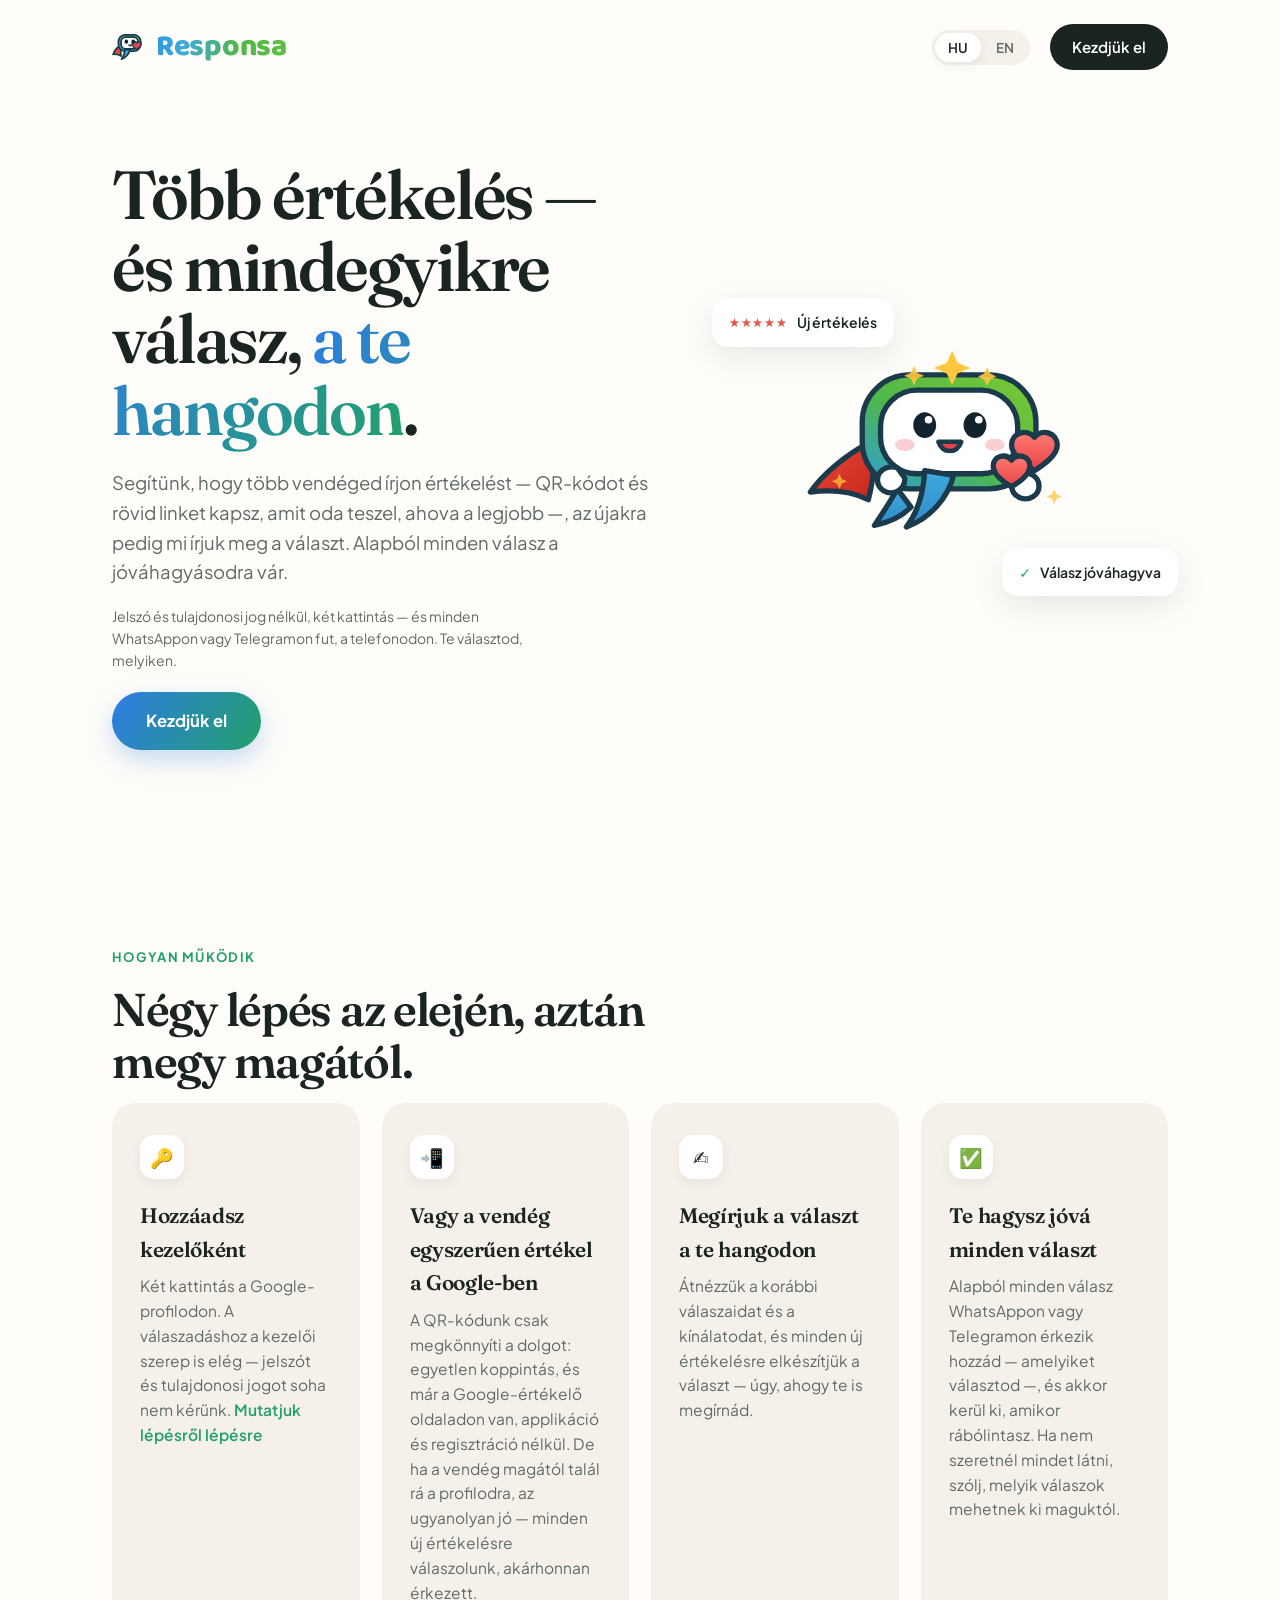
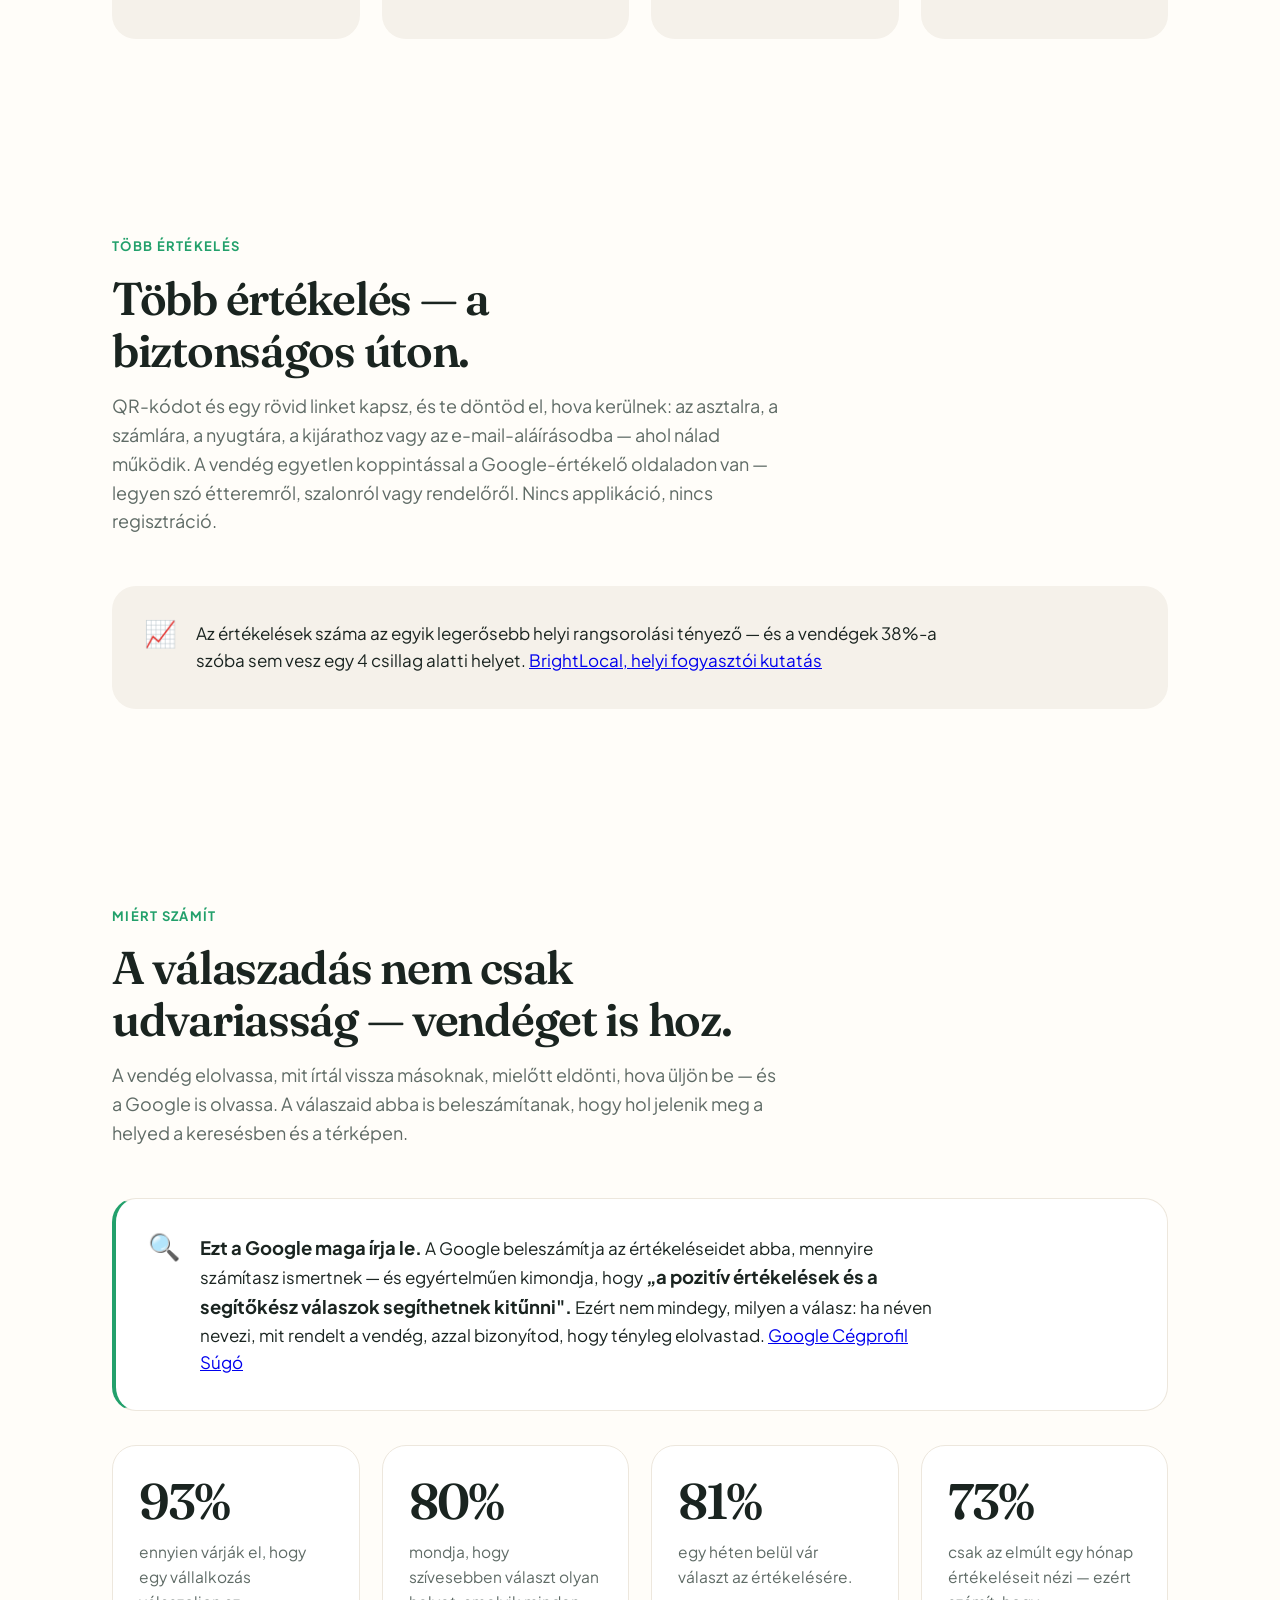
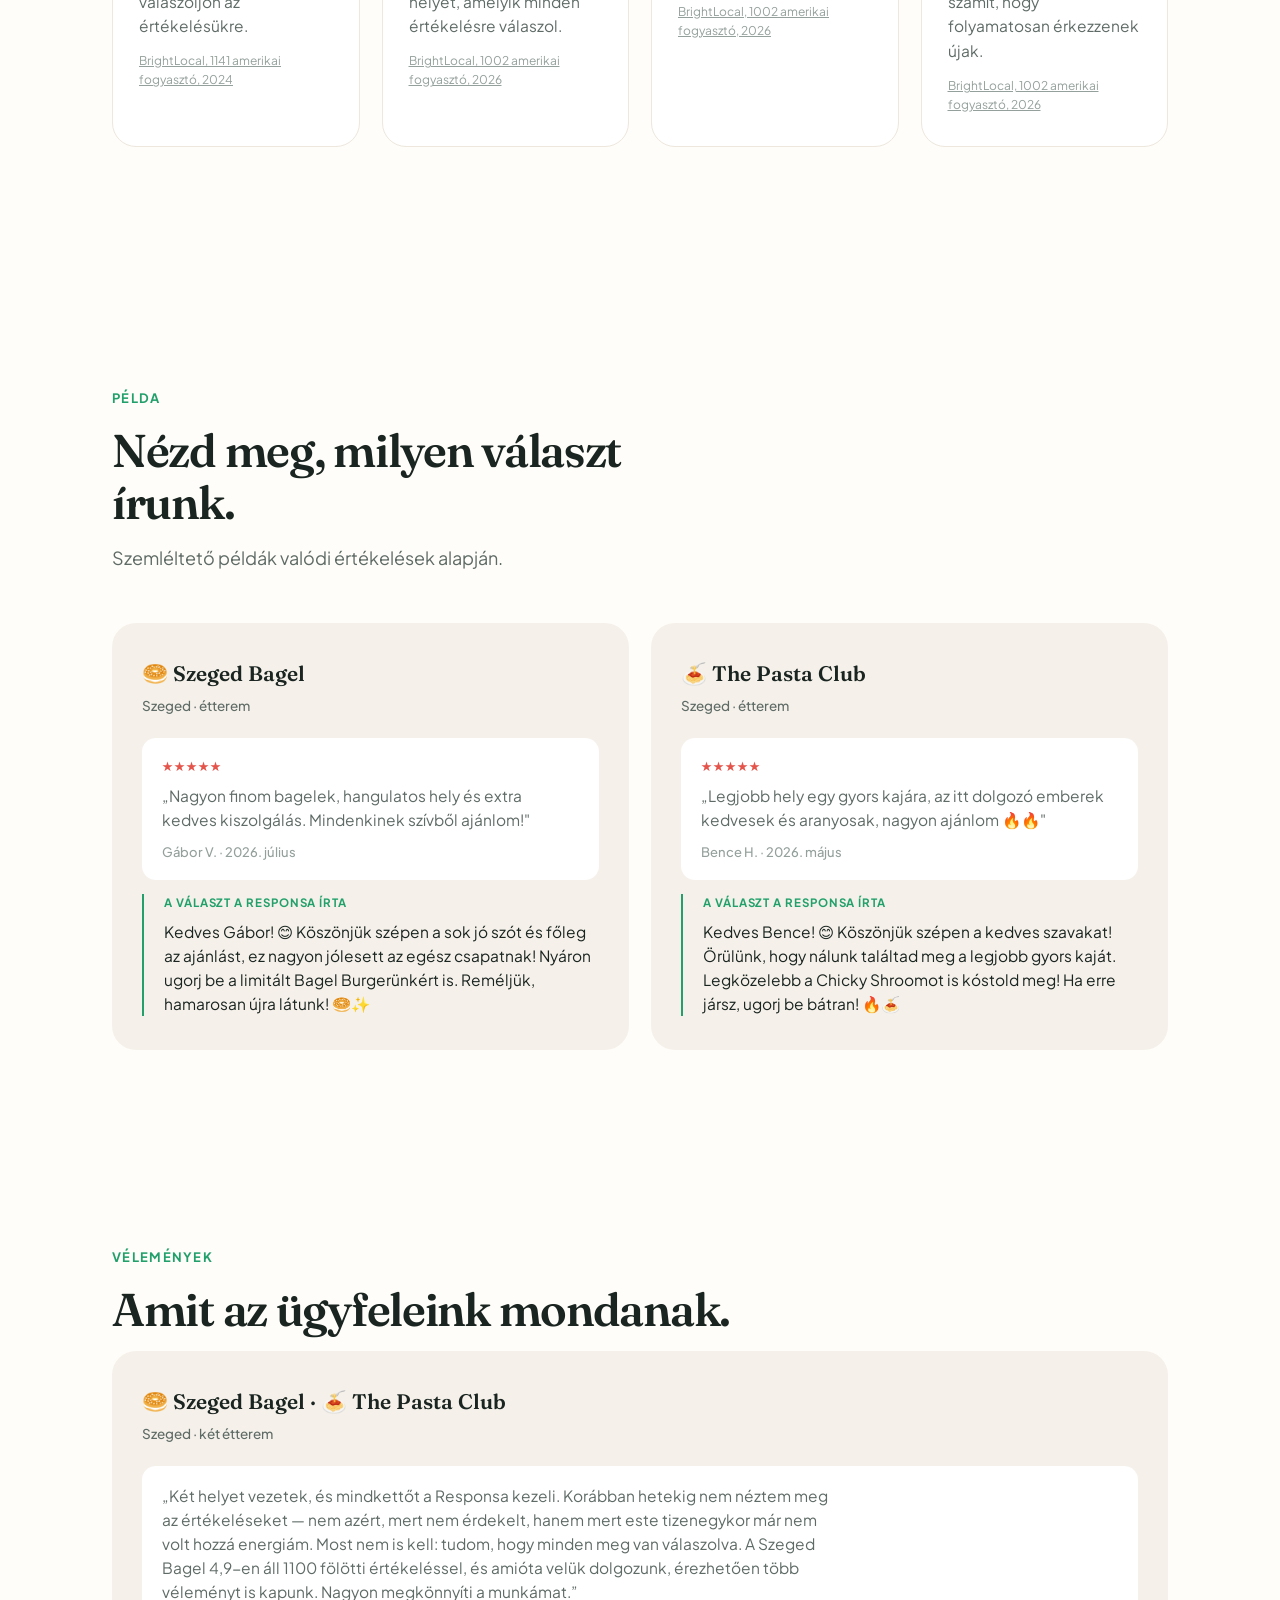
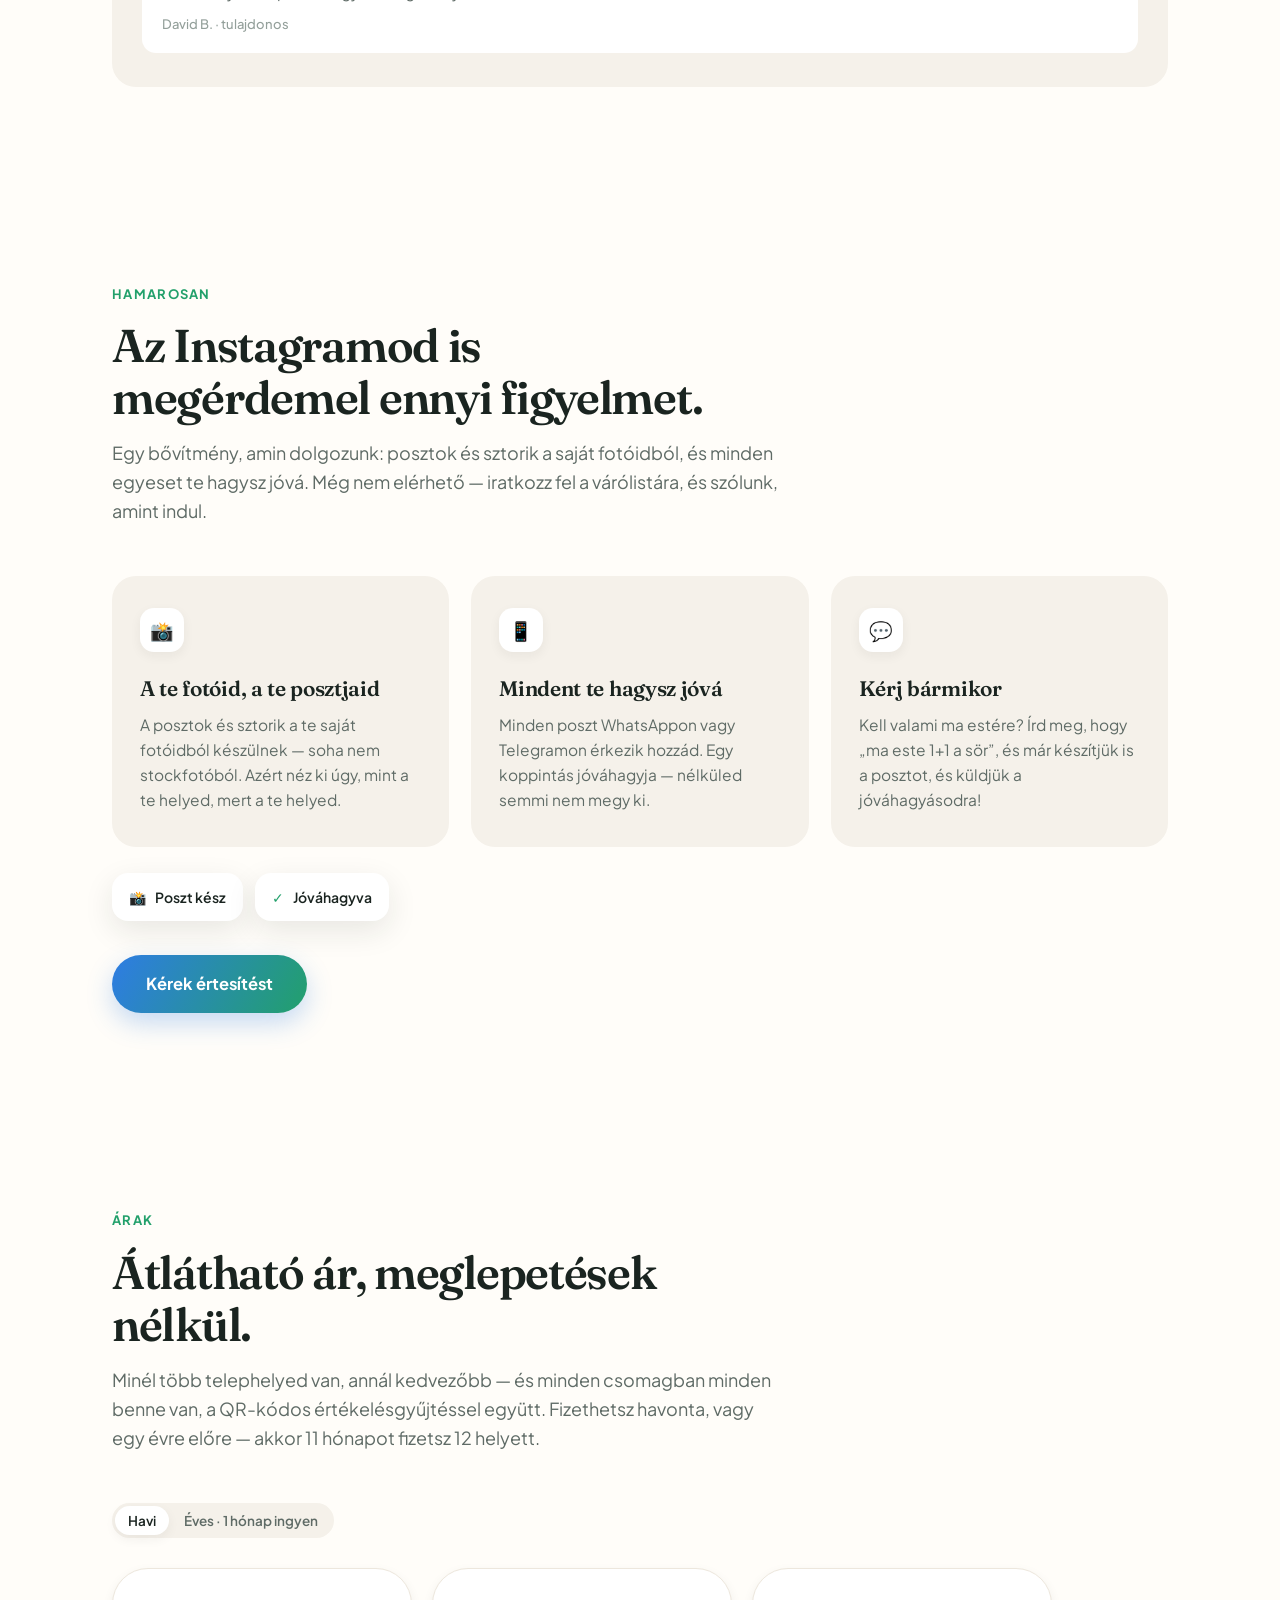
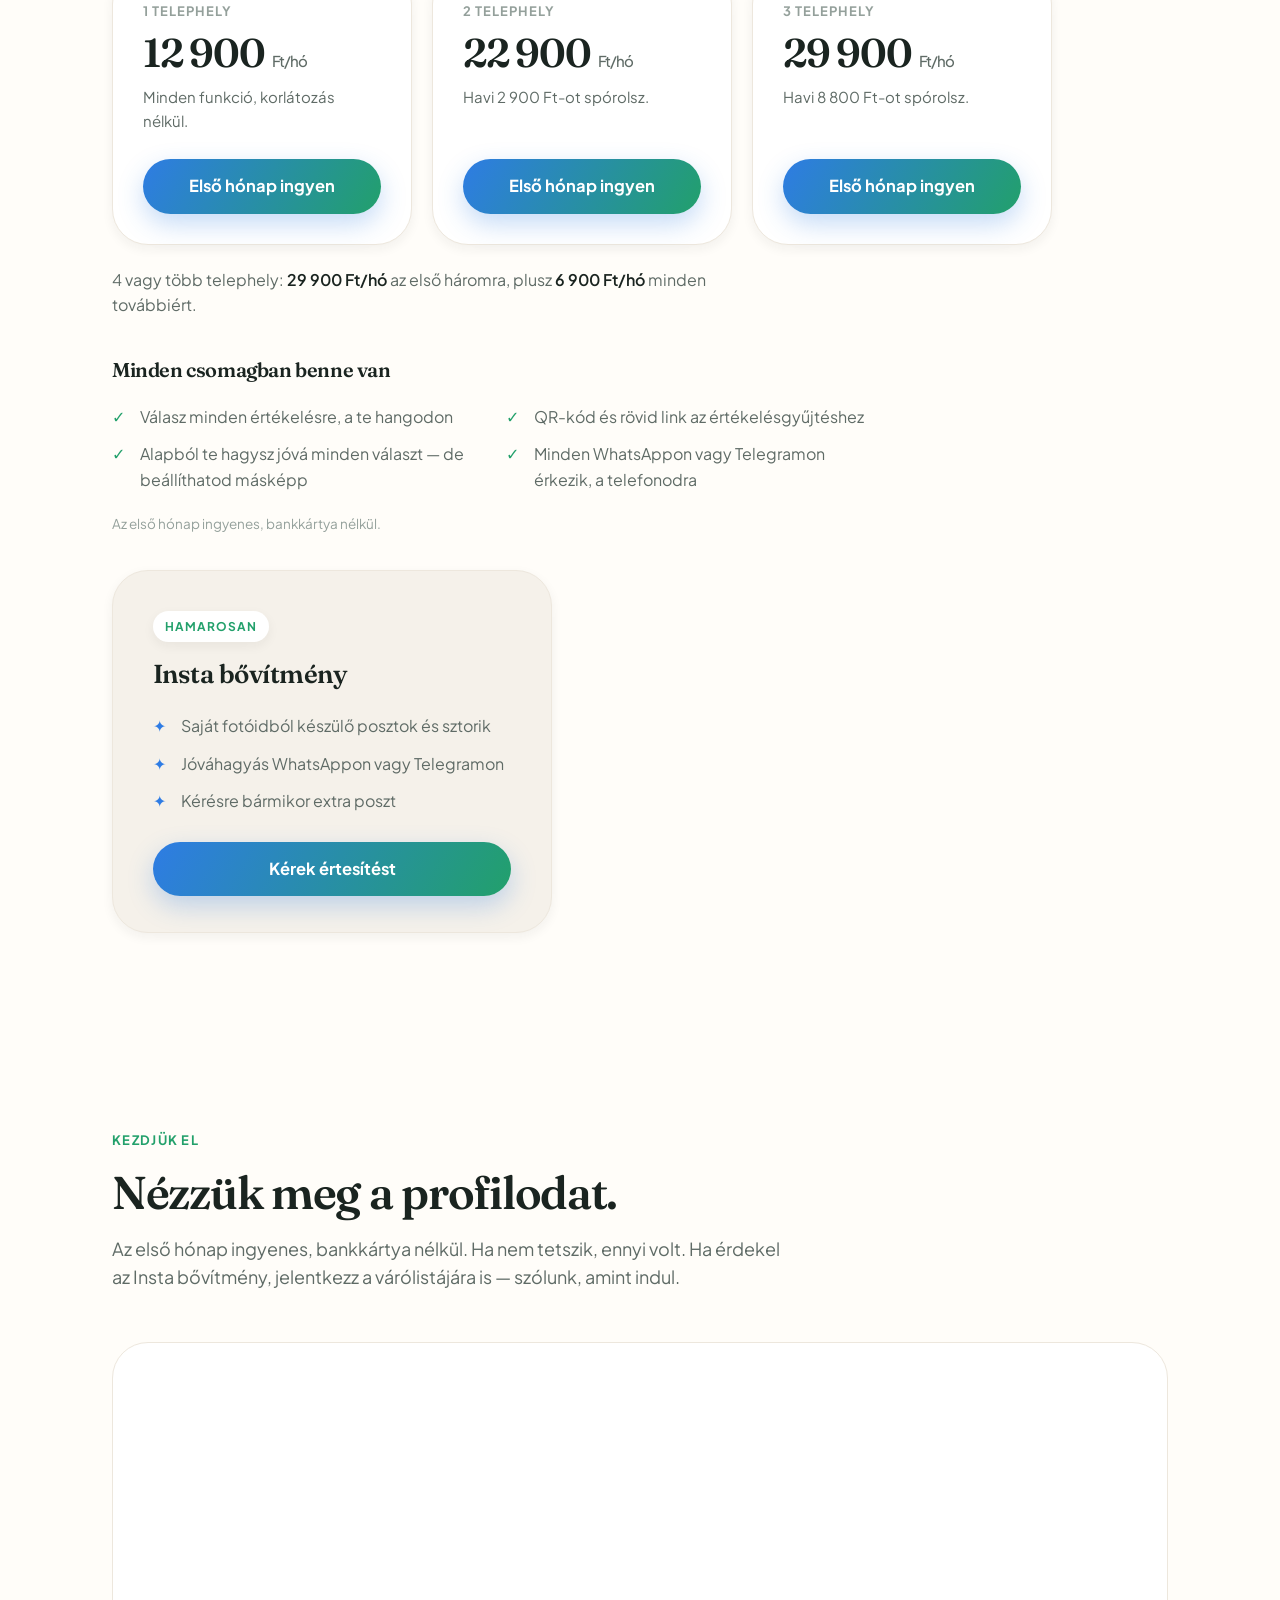
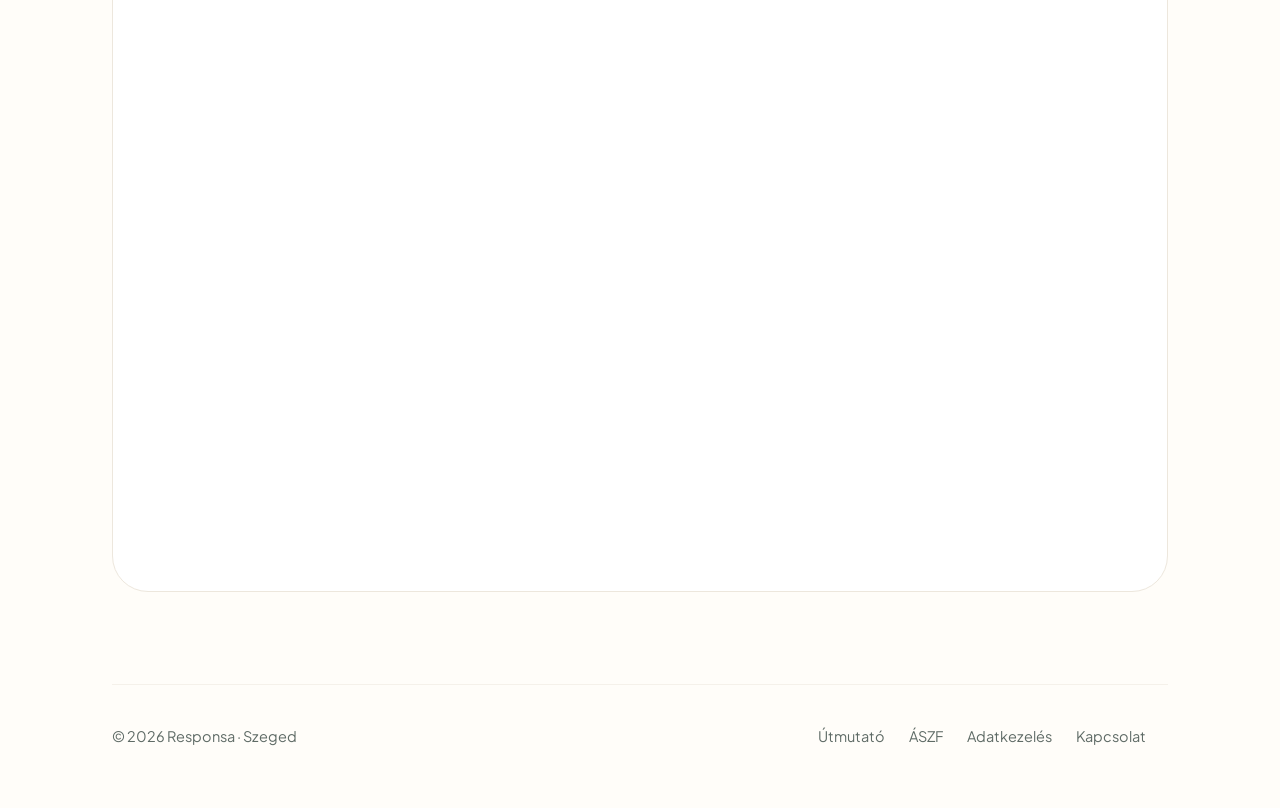
==== index.html @ df5f77f1 "feat: privacy page corrections, DPA annex page, dual-channel copy" ====
<!doctype html>
<html lang="hu">
<head>
<meta charset="utf-8">
<meta name="viewport" content="width=device-width, initial-scale=1">
<title>Responsa — több vélemény, és mindegyikre válasz a te hangodon</title>
<meta name="description" content="Segítünk, hogy a vendégeid értékelést írjanak (QR-kód és rövid link, amit oda teszel, ahova akarod), és minden új Google-értékelésre megírjuk a választ a te hangodon — alapból minden válasz a jóváhagyásodra vár.">
<link rel="canonical" href="https://responsa.responsa-site.workers.dev/">
<!-- Open Graph / social share -->
<meta property="og:type" content="website">
<meta property="og:site_name" content="Responsa">
<meta property="og:locale" content="hu_HU">
<meta property="og:locale:alternate" content="en_US">
<meta property="og:title" content="Responsa — több vélemény, és mindegyikre válasz a te hangodon">
<meta property="og:description" content="Segítünk, hogy a vendégeid értékelést írjanak (QR-kód és rövid link, amit oda teszel, ahova akarod), és minden új Google-értékelésre megírjuk a választ a te hangodon — alapból minden válasz a jóváhagyásodra vár.">
<meta property="og:url" content="https://responsa.responsa-site.workers.dev/">
<meta property="og:image" content="https://responsa.responsa-site.workers.dev/assets/logo-mascot.svg">
<meta property="og:image:type" content="image/svg+xml">
<meta property="og:image:alt" content="A Responsa kabala, egy köpenyes szövegbuborék szívekkel a kezében">
<meta name="twitter:card" content="summary">
<meta name="twitter:title" content="Responsa — több vélemény, és mindegyikre válasz a te hangodon">
<meta name="twitter:description" content="Segítünk, hogy a vendégeid értékelést írjanak (QR-kód és rövid link, amit oda teszel, ahova akarod), és minden új Google-értékelésre megírjuk a választ a te hangodon — alapból minden válasz a jóváhagyásodra vár.">
<meta name="twitter:image" content="https://responsa.responsa-site.workers.dev/assets/logo-mascot.svg">
<link rel="preconnect" href="https://fonts.googleapis.com">
<link rel="preconnect" href="https://fonts.gstatic.com" crossorigin>
<link href="https://fonts.googleapis.com/css2?family=Baloo+2:wght@700;800&family=Fraunces:opsz,wght@9..144,400;9..144,500;9..144,600&family=Plus+Jakarta+Sans:wght@400;500;600;700&display=swap" rel="stylesheet">
<link rel="icon" href="assets/logo-mark.svg" type="image/svg+xml">
<link rel="apple-touch-icon" href="assets/logo-mark.svg">
<link rel="stylesheet" href="styles.css">
</head>
<body>
<a class="skip" href="#main" data-i18n="skip">Ugrás a tartalomra</a>

<div class="wrap">

  <header class="nav">
    <a class="mark" href="/" aria-label="Responsa — főoldal">
      <img class="mark-mascot" src="assets/logo-mark.svg" alt="" width="34" height="34">
      <span class="wordmark">Responsa</span>
    </a>
    <div class="nav-r">
      <div class="langtoggle" role="group" aria-label="Nyelv">
        <button type="button" data-lang="hu" aria-pressed="true">HU</button>
        <button type="button" data-lang="en" aria-pressed="false">EN</button>
      </div>
      <a class="btn btn-dark" href="#start" data-i18n="nav.cta">Kezdjük el</a>
    </div>
  </header>

  <main id="main">

    <!-- ---------- hero ---------- -->
    <section class="hero">
      <div>
        <h1><span data-i18n="hero.h1a">Több értékelés — és mindegyikre válasz, </span><span class="grad-text" data-i18n="hero.h1b">a te hangodon</span>.</h1>
        <p class="hero-sub" data-i18n="hero.sub">Segítünk, hogy több vendéged írjon értékelést — QR-kódot és
          rövid linket kapsz, amit oda teszel, ahova a legjobb —, az újakra pedig mi írjuk meg a választ.
          Alapból minden válasz a jóváhagyásodra vár.</p>
        <p class="hero-mini" data-i18n="hero.mini">Jelszó és tulajdonosi jog nélkül, két kattintás — és
          minden WhatsAppon vagy Telegramon fut, a telefonodon. Te választod, melyiken.</p>
        <a class="btn btn-grad" href="#start" data-i18n="hero.cta">Kezdjük el</a>
      </div>

      <div class="art">
        <img class="hero-mascot" src="assets/logo-mascot.svg" width="420" height="300"
             alt="A Responsa kabala, egy köpenyes szövegbuborék szívekkel a kezében">
        <div class="chip chip-1"><span class="stars">★★★★★</span><span data-i18n="chip.new">Új értékelés</span></div>
        <div class="chip chip-2"><span class="tick">✓</span><span data-i18n="chip.ok">Válasz jóváhagyva</span></div>
      </div>
    </section>

    <!-- ---------- how it works ---------- -->
    <section class="section">
      <p class="eyebrow" data-i18n="how.eyebrow">Hogyan működik</p>
      <h2 data-i18n="how.h2">Négy lépés az elején, aztán megy magától.</h2>
      <div class="steps">
        <div class="step">
          <div class="step-ic" aria-hidden="true">🔑</div>
          <h3 data-i18n="how.s1.h">Hozzáadsz kezelőként</h3>
          <p><span data-i18n="how.s1.p">Két kattintás a Google-profilodon. A válaszadáshoz a kezelői szerep
            is elég — jelszót és tulajdonosi jogot soha nem kérünk.</span>
            <a href="guide.html" data-i18n="how.s1.link">Mutatjuk lépésről lépésre</a></p>
        </div>
        <div class="step">
          <div class="step-ic" aria-hidden="true">📲</div>
          <h3 data-i18n="how.s2.h">Vagy a vendég egyszerűen értékel a Google-ben</h3>
          <p data-i18n="how.s2.p">A QR-kódunk csak megkönnyíti a dolgot: egyetlen koppintás, és már a
            Google-értékelő oldaladon van, applikáció és regisztráció nélkül. De ha a vendég magától talál
            rá a profilodra, az ugyanolyan jó — minden új értékelésre válaszolunk, akárhonnan érkezett.</p>
        </div>
        <div class="step">
          <div class="step-ic" aria-hidden="true">✍️</div>
          <h3 data-i18n="how.s3.h">Megírjuk a választ a te hangodon</h3>
          <p data-i18n="how.s3.p">Átnézzük a korábbi válaszaidat és a kínálatodat, és minden új értékelésre
            elkészítjük a választ — úgy, ahogy te is megírnád.</p>
        </div>
        <div class="step">
          <div class="step-ic" aria-hidden="true">✅</div>
          <h3 data-i18n="how.s4.h">Te hagysz jóvá minden választ</h3>
          <p data-i18n="how.s4.p">Alapból minden válasz WhatsAppon vagy Telegramon érkezik hozzád — amelyiket
            választod —, és akkor kerül ki, amikor rábólintasz. Ha nem szeretnél mindet látni, szólj,
            melyik válaszok mehetnek ki maguktól.</p>
        </div>
      </div>
    </section>

    <!-- ---------- grow your reviews (the safe way) ---------- -->
    <section class="section">
      <p class="eyebrow" data-i18n="grow.eyebrow">Több értékelés</p>
      <h2 data-i18n="grow.h2">Több értékelés — a biztonságos úton.</h2>
      <p class="lede" data-i18n="grow.lede">QR-kódot és egy rövid linket kapsz, és te döntöd el, hova
        kerülnek: az asztalra, a számlára, a nyugtára, a kijárathoz vagy az e-mail-aláírásodba — ahol
        nálad működik. A vendég egyetlen koppintással a Google-értékelő oldaladon van — legyen szó
        étteremről, szalonról vagy rendelőről. Nincs applikáció, nincs regisztráció.</p>

      <div class="callout">
        <span class="callout-ic" aria-hidden="true">📈</span>
        <p><span data-i18n="grow.why">Az értékelések száma az egyik legerősebb helyi rangsorolási tényező —
          és a vendégek 38%-a szóba sem vesz egy 4 csillag alatti helyet.</span>
          <a href="https://www.brightlocal.com/research/local-consumer-review-survey/"
             rel="nofollow noopener" target="_blank" data-i18n="grow.src">BrightLocal, helyi fogyasztói kutatás</a></p>
      </div>
    </section>

    <!-- ---------- why it matters ---------- -->
    <section class="section">
      <p class="eyebrow" data-i18n="why.eyebrow">Miért számít</p>
      <h2 data-i18n="why.h2">A válaszadás nem csak udvariasság — vendéget is hoz.</h2>
      <p class="lede" data-i18n="why.lede">A vendég elolvassa, mit írtál vissza másoknak, mielőtt eldönti,
        hova üljön be — és a Google is olvassa. A válaszaid abba is beleszámítanak, hogy hol jelenik meg a
        helyed a keresésben és a térképen.</p>

      <div class="callout callout-lead">
        <span class="callout-ic" aria-hidden="true">🔍</span>
        <p><strong data-i18n="why.callout0">Ezt a Google maga írja le.</strong>
          <span data-i18n="why.callout1"> A Google beleszámítja az értékeléseidet abba, mennyire számítasz
          ismertnek — és egyértelműen kimondja, hogy</span>
          <strong data-i18n="why.callout2"> „a pozitív értékelések és a segítőkész válaszok segíthetnek kitűnni".</strong>
          <span data-i18n="why.callout3"> Ezért nem mindegy, milyen a válasz: ha néven nevezi, mit rendelt a
          vendég, azzal bizonyítod, hogy tényleg elolvastad.</span>
          <a href="https://support.google.com/business/answer/7091" rel="nofollow noopener"
             target="_blank" data-i18n="why.calloutsrc">Google Cégprofil Súgó</a></p>
      </div>

      <div class="stats">
        <div class="stat">
          <div class="stat-big">93%</div>
          <p data-i18n="why.st1">ennyien várják el, hogy egy vállalkozás válaszoljon az értékelésükre.</p>
          <p class="src"><a href="https://www.brightlocal.com/research/local-consumer-review-survey-2024/"
             rel="nofollow noopener" target="_blank" data-i18n="why.src1">BrightLocal, 1141 amerikai fogyasztó, 2024</a></p>
        </div>
        <div class="stat">
          <div class="stat-big">80%</div>
          <p data-i18n="why.st2">mondja, hogy szívesebben választ olyan helyet, amelyik minden értékelésre válaszol.</p>
          <p class="src"><a href="https://www.brightlocal.com/research/local-consumer-review-survey/"
             rel="nofollow noopener" target="_blank" data-i18n="why.src2">BrightLocal, 1002 amerikai fogyasztó, 2026</a></p>
        </div>
        <div class="stat">
          <div class="stat-big">81%</div>
          <p data-i18n="why.st3">egy héten belül vár választ az értékelésére.</p>
          <p class="src"><a href="https://www.brightlocal.com/research/local-consumer-review-survey/"
             rel="nofollow noopener" target="_blank" data-i18n="why.src2">BrightLocal, 1002 amerikai fogyasztó, 2026</a></p>
        </div>
        <div class="stat">
          <div class="stat-big">73%</div>
          <p data-i18n="why.st4">csak az elmúlt egy hónap értékeléseit nézi — ezért számít, hogy folyamatosan érkezzenek újak.</p>
          <p class="src"><a href="https://www.brightlocal.com/research/local-consumer-review-survey/"
             rel="nofollow noopener" target="_blank" data-i18n="why.src4">BrightLocal, 1002 amerikai fogyasztó, 2026</a></p>
        </div>
      </div>
    </section>

    <!-- ---------- example replies (illustrations) ---------- -->
    <section class="section">
      <p class="eyebrow" data-i18n="proof.eyebrow">Példa</p>
      <h2 data-i18n="proof.h2">Nézd meg, milyen választ írunk.</h2>
      <p class="lede" data-i18n="proof.note">Szemléltető példák valódi értékelések alapján.</p>
      <div class="proof">
        <div class="pc">
          <div class="pc-biz">🥯 Szeged Bagel</div>
          <div class="pc-loc" data-i18n="proof.p1.loc">Szeged · étterem</div>
          <div class="pc-review">
            <span class="stars">★★★★★</span>
            <p data-i18n="proof.p1.review">„Nagyon finom bagelek, hangulatos hely és extra kedves
              kiszolgálás. Mindenkinek szívből ajánlom!"</p>
            <p class="pc-who" data-i18n="proof.p1.who">Gábor V. · 2026. július</p>
          </div>
          <div class="pc-reply">
            <div class="lbl" data-i18n="proof.replylabel">A választ a Responsa írta</div>
            <p data-i18n="proof.p1.reply">Kedves Gábor! 😊 Köszönjük szépen a sok jó szót és főleg az
              ajánlást, ez nagyon jólesett az egész csapatnak! Nyáron ugorj be a limitált Bagel Burgerünkért
              is. Reméljük, hamarosan újra látunk! 🥯✨</p>
          </div>
        </div>
        <div class="pc">
          <div class="pc-biz">🍝 The Pasta Club</div>
          <div class="pc-loc" data-i18n="proof.p2.loc">Szeged · étterem</div>
          <div class="pc-review">
            <span class="stars">★★★★★</span>
            <p data-i18n="proof.p2.review">„Legjobb hely egy gyors kajára, az itt dolgozó emberek kedvesek
              és aranyosak, nagyon ajánlom 🔥🔥"</p>
            <p class="pc-who" data-i18n="proof.p2.who">Bence H. · 2026. május</p>
          </div>
          <div class="pc-reply">
            <div class="lbl" data-i18n="proof.replylabel">A választ a Responsa írta</div>
            <p data-i18n="proof.p2.reply">Kedves Bence! 😊 Köszönjük szépen a kedves szavakat! Örülünk, hogy
              nálunk találtad meg a legjobb gyors kaját. Legközelebb a Chicky Shroomot is kóstold meg! Ha
              erre jársz, ugorj be bátran! 🔥🍝</p>
          </div>
        </div>
      </div>
    </section>

    <!-- ---------- testimonials ---------- -->
    <section class="section">
      <p class="eyebrow" data-i18n="testi.eyebrow">Vélemények</p>
      <h2 data-i18n="testi.h2">Amit az ügyfeleink mondanak.</h2>
      <div class="pc testi-card">
        <div class="pc-biz">🥯 Szeged Bagel · 🍝 The Pasta Club</div>
        <div class="pc-loc" data-i18n="testi.loc">Szeged · két étterem</div>
        <div class="pc-review">
          <p data-i18n="testi.quote">„Két helyet vezetek, és mindkettőt a Responsa kezeli. Korábban hetekig
            nem néztem meg az értékeléseket — nem azért, mert nem érdekelt, hanem mert este tizenegykor már
            nem volt hozzá energiám. Most nem is kell: tudom, hogy minden meg van válaszolva. A Szeged Bagel
            4,9-en áll 1100 fölötti értékeléssel, és amióta velük dolgozunk, érezhetően több véleményt is
            kapunk. Nagyon megkönnyíti a munkámat.”</p>
          <p class="pc-who" data-i18n="testi.who">David B. · tulajdonos</p>
        </div>
      </div>
    </section>

    <!-- ---------- Instagram add-on (coming soon) ---------- -->
    <section class="section">
      <p class="eyebrow" data-i18n="addon.eyebrow">Hamarosan</p>
      <h2 data-i18n="addon.h2">Az Instagramod is megérdemel ennyi figyelmet.</h2>
      <p class="lede" data-i18n="addon.lede">Egy bővítmény, amin dolgozunk: posztok és sztorik a saját
        fotóidból, és minden egyeset te hagysz jóvá. Még nem elérhető — iratkozz fel a várólistára, és
        szólunk, amint indul.</p>
      <div class="steps steps-3">
        <div class="step">
          <div class="step-ic" aria-hidden="true">📸</div>
          <h3 data-i18n="addon.s1.h">A te fotóid, a te posztjaid</h3>
          <p data-i18n="addon.s1.p">A posztok és sztorik a te saját fotóidból készülnek — soha nem
            stockfotóból. Azért néz ki úgy, mint a te helyed, mert a te helyed.</p>
        </div>
        <div class="step">
          <div class="step-ic" aria-hidden="true">📱</div>
          <h3 data-i18n="addon.s2.h">Mindent te hagysz jóvá</h3>
          <p data-i18n="addon.s2.p">Minden poszt WhatsAppon vagy Telegramon érkezik hozzád. Egy koppintás
            jóváhagyja — nélküled semmi nem megy ki.</p>
        </div>
        <div class="step">
          <div class="step-ic" aria-hidden="true">💬</div>
          <h3 data-i18n="addon.s3.h">Kérj bármikor</h3>
          <p data-i18n="addon.s3.p">Kell valami ma estére? Írd meg, hogy „ma este 1+1 a sör”, és már
            készítjük is a posztot, és küldjük a jóváhagyásodra!</p>
        </div>
      </div>
      <div class="chips-row">
        <div class="chip"><span aria-hidden="true">📸</span><span data-i18n="addon.chip1">Poszt kész</span></div>
        <div class="chip"><span class="tick" aria-hidden="true">✓</span><span data-i18n="addon.chip2">Jóváhagyva</span></div>
      </div>
      <a class="btn btn-grad" href="#start" data-i18n="addon.cta">Kérek értesítést</a>
    </section>

    <!-- ---------- pricing ---------- -->
    <!-- data-price-period drives the monthly/yearly swap: CSS hides .per-m or .per-y.
         Both variants stay in the DOM so the language toggle can translate each one. -->
    <section class="section" data-price-period="monthly">
      <p class="eyebrow" data-i18n="price.eyebrow">Árak</p>
      <h2 data-i18n="price.h2">Átlátható ár, meglepetések nélkül.</h2>
      <p class="lede" data-i18n="price.lede">Minél több telephelyed van, annál kedvezőbb — és minden
        csomagban minden benne van, a QR-kódos értékelésgyűjtéssel együtt. Fizethetsz havonta, vagy egy
        évre előre — akkor 11 hónapot fizetsz 12 helyett.</p>

      <div class="pertoggle" role="group" aria-label="Fizetési ciklus">
        <button type="button" data-period="monthly" aria-pressed="true"
                data-i18n="price.per.m">Havi</button>
        <button type="button" data-period="yearly" aria-pressed="false"
                data-i18n="price.per.y">Éves · 1 hónap ingyen</button>
      </div>

      <div class="price-tiers">
        <div class="tier">
          <div class="tier-n" data-i18n="price.t1.n">1 telephely</div>
          <div class="tier-price">
            <span class="per-m" data-i18n="price.t1.amount">12 900 <small>Ft/hó</small></span>
            <span class="per-y" data-i18n="price.t1.yamount">141 900 <small>Ft/év</small></span>
          </div>
          <p class="tier-save">
            <span class="per-m" data-i18n="price.t1.save">Minden funkció, korlátozás nélkül.</span>
            <span class="per-y" data-i18n="price.t1.ysave">11 hónapot fizetsz 12 helyett — évi 12 900 Ft-tal
              kevesebbet.</span>
          </p>
          <p class="tier-foot per-y" data-i18n="price.t1.yfirst">Az első évben csak 129 000 Ft, mert az
            ingyenes hónap is beleszámít.</p>
          <a class="btn btn-grad" href="#start" data-i18n="price.cta">Első hónap ingyen</a>
        </div>

        <div class="tier">
          <div class="tier-n" data-i18n="price.t2.n">2 telephely</div>
          <div class="tier-price">
            <span class="per-m" data-i18n="price.t2.amount">22 900 <small>Ft/hó</small></span>
            <span class="per-y" data-i18n="price.t2.yamount">251 900 <small>Ft/év</small></span>
          </div>
          <p class="tier-save">
            <span class="per-m" data-i18n="price.t2.save">Havi 2 900 Ft-ot spórolsz.</span>
            <span class="per-y" data-i18n="price.t2.ysave">11 hónapot fizetsz 12 helyett — évi 22 900 Ft-tal
              kevesebbet.</span>
          </p>
          <p class="tier-foot per-y" data-i18n="price.t2.yfirst">Az első évben csak 229 000 Ft, mert az
            ingyenes hónap is beleszámít.</p>
          <a class="btn btn-grad" href="#start" data-i18n="price.cta">Első hónap ingyen</a>
        </div>

        <div class="tier">
          <div class="tier-n" data-i18n="price.t3.n">3 telephely</div>
          <div class="tier-price">
            <span class="per-m" data-i18n="price.t3.amount">29 900 <small>Ft/hó</small></span>
            <span class="per-y" data-i18n="price.t3.yamount">328 900 <small>Ft/év</small></span>
          </div>
          <p class="tier-save">
            <span class="per-m" data-i18n="price.t3.save">Havi 8 800 Ft-ot spórolsz.</span>
            <span class="per-y" data-i18n="price.t3.ysave">11 hónapot fizetsz 12 helyett — évi 29 900 Ft-tal
              kevesebbet.</span>
          </p>
          <p class="tier-foot per-y" data-i18n="price.t3.yfirst">Az első évben csak 299 000 Ft, mert az
            ingyenes hónap is beleszámít.</p>
          <a class="btn btn-grad" href="#start" data-i18n="price.cta">Első hónap ingyen</a>
        </div>
      </div>

      <p class="price-extra per-m" data-i18n="price.extra">4 vagy több telephely: <strong>29 900 Ft/hó</strong>
        az első háromra, plusz <strong>6 900 Ft/hó</strong> minden továbbiért.</p>
      <p class="price-extra per-y" data-i18n="price.extra.y">4 vagy több telephely:
        <strong>328 900 Ft/év</strong> az első háromra, plusz <strong>75 900 Ft/év</strong> minden
        továbbiért.</p>

      <div class="price-incl">
        <h3 data-i18n="price.incl">Minden csomagban benne van</h3>
        <ul>
          <li data-i18n="price.f1">Válasz minden értékelésre, a te hangodon</li>
          <li data-i18n="price.f2">QR-kód és rövid link az értékelésgyűjtéshez</li>
          <li data-i18n="price.f4">Alapból te hagysz jóvá minden választ — de beállíthatod másképp</li>
          <li data-i18n="price.f5">Minden WhatsAppon vagy Telegramon érkezik, a telefonodra</li>
        </ul>
        <p class="tier-foot per-m" data-i18n="price.foot">Az első hónap ingyenes, bankkártya nélkül.</p>
        <p class="tier-foot per-y" data-i18n="price.foot.y">Az első hónap most is ingyen — az első éves
          számla ezért csak 10 hónap, utána évente 11.</p>
      </div>

      <div class="priceadd">
        <span class="price-badge" data-i18n="price.add.badge">Hamarosan</span>
        <h3 data-i18n="price.add.h">Insta bővítmény</h3>
        <ul>
          <li data-i18n="price.add.f1">Saját fotóidból készülő posztok és sztorik</li>
          <li data-i18n="price.add.f2">Jóváhagyás WhatsAppon vagy Telegramon</li>
          <li data-i18n="price.add.f3">Kérésre bármikor extra poszt</li>
        </ul>
        <a class="btn btn-grad" href="#start" data-i18n="price.add.cta">Kérek értesítést</a>
      </div>
    </section>

    <!-- ---------- form ---------- -->
    <section class="section" id="start">
      <p class="eyebrow" data-i18n="form.eyebrow">Kezdjük el</p>
      <h2 data-i18n="form.h2">Nézzük meg a profilodat.</h2>
      <p class="lede" data-i18n="form.lede">Az első hónap ingyenes, bankkártya nélkül. Ha nem tetszik,
        ennyi volt. Ha érdekel az Insta bővítmény, jelentkezz a várólistájára is — szólunk, amint indul.</p>
      <div class="formwrap">
        <iframe src="https://tally.so/embed/kdQBJr?alignLeft=1&amp;hideTitle=1&amp;transparentBackground=1"
                data-i18n-tally="form.tally" data-i18n-title="form.tally.title"
                width="100%" height="820" title="Responsa — jelentkezés" loading="lazy"></iframe>
      </div>
    </section>

  </main>

  <footer class="footer">
    <div data-i18n="footer.copy">© 2026 Responsa · Szeged</div>
    <nav aria-label="Footer">
      <a href="guide.html" data-i18n="footer.guide">Útmutató</a>
      <a href="aszf.html" data-i18n="footer.terms">ÁSZF</a>
      <a href="privacy.html" data-i18n="footer.privacy">Adatkezelés</a>
      <a href="kapcsolat.html" data-i18n="footer.contact">Kapcsolat</a>
    </nav>
  </footer>

</div>

<script src="i18n.js"></script>
</body>
</html>
---- styles.css ----
/* Responsa — Warm Counter
   Palette derived from the logo: blue → green gradient, heart red accent. */

:root{
  --bg:#FFFDF9;
  --bg-2:#F5F1EA;
  --bg-3:#EDE7DD;
  --white:#FFFFFF;
  --ink:#1A2420;
  --ink-soft:#5F6B66;
  --ink-faint:#94A09B;
  --blue:#2E7CE4;
  --green:#22A06B;
  --heart:#E4544A;
  --grad:linear-gradient(120deg,#2E7CE4 0%,#22A06B 100%);
  --disp:"Fraunces",Georgia,serif;
  --sans:"Plus Jakarta Sans",system-ui,-apple-system,sans-serif;
  --shadow-sm:0 4px 12px rgba(26,36,32,.06);
  --shadow-md:0 10px 30px rgba(26,36,32,.10);
  --shadow-lg:0 24px 50px rgba(34,160,107,.22);
  --r-sm:16px; --r-md:24px; --r-lg:36px;
}

*{box-sizing:border-box}
html{scroll-behavior:smooth}
@media(prefers-reduced-motion:reduce){html{scroll-behavior:auto}}

body{
  margin:0;background:var(--bg);color:var(--ink);
  font-family:var(--sans);font-size:17px;line-height:1.6;
  -webkit-font-smoothing:antialiased;
}
img{max-width:100%;display:block}
.wrap{max-width:1120px;margin:0 auto;padding:0 32px}
@media(max-width:640px){.wrap{padding:0 20px}}

.skip{position:absolute;left:-9999px;top:0;background:var(--ink);color:#fff;
  padding:12px 20px;border-radius:0 0 12px 0;z-index:100}
.skip:focus{left:0}

a:focus-visible,button:focus-visible{outline:2px solid var(--blue);outline-offset:3px;border-radius:4px}

/* ---------- nav ---------- */
.nav{display:flex;align-items:center;justify-content:space-between;padding:24px 0;gap:16px}
.mark{display:flex;align-items:center;gap:10px;font-family:var(--disp);
  font-size:23px;font-weight:600;letter-spacing:-.02em;color:var(--ink);text-decoration:none}

/* ---------- brand ----------
   Wordmark is live text in Baloo 2 with the logo gradient clipped to it:
   sharp at any size, weightless, selectable, and it re-renders in Hungarian
   without a new asset. The mascot is the redrawn SVG. */
.wordmark{
  font-family:"Baloo 2","Plus Jakarta Sans",cursive;
  font-weight:800;font-size:30px;letter-spacing:-.01em;line-height:1.15;
  background:linear-gradient(100deg,#2E9BE0 0%,#3FA9DC 22%,#4FB84A 62%,#5FBF3E 100%);
  -webkit-background-clip:text;background-clip:text;-webkit-text-fill-color:transparent;
}
@media(max-width:520px){.wordmark{font-size:25px}}
.mark-mascot{width:34px;height:auto;flex:none}
.hero-mascot{width:min(320px,80%);height:auto;animation:float 5s ease-in-out infinite}
@media(max-width:900px){.hero-mascot{width:min(260px,70%)}}
.nav-r{display:flex;align-items:center;gap:20px}
/* segmented control — shared by the language toggle and the billing-period toggle */
.langtoggle,.pertoggle{display:flex;gap:2px;background:var(--bg-2);border-radius:100px;padding:3px}
.langtoggle button,.pertoggle button{border:none;background:none;font-family:var(--sans);
  font-size:13.5px;font-weight:600;color:var(--ink-soft);padding:6px 13px;border-radius:100px;
  cursor:pointer;transition:.18s}
.langtoggle button[aria-pressed="true"],.pertoggle button[aria-pressed="true"]{
  background:var(--white);color:var(--ink);box-shadow:var(--shadow-sm)}
.btn{display:inline-block;text-decoration:none;font-weight:600;border-radius:100px;
  transition:transform .2s,box-shadow .2s,background .2s}
.btn-dark{background:var(--ink);color:#fff;padding:11px 22px;font-size:15px}
.btn-dark:hover{transform:translateY(-1px);box-shadow:0 8px 20px rgba(26,36,32,.18)}
.btn-grad{background:var(--grad);color:#fff;padding:16px 34px;font-size:16.5px;font-weight:700;
  box-shadow:0 10px 26px rgba(46,124,228,.28)}
.btn-grad:hover{transform:translateY(-2px);box-shadow:0 14px 32px rgba(46,124,228,.34)}
@media(max-width:520px){.nav-r .btn-dark{display:none}}

/* ---------- hero ---------- */
.hero{padding:64px 0 92px;display:grid;grid-template-columns:1.1fr .9fr;gap:56px;align-items:center}
@media(max-width:900px){.hero{grid-template-columns:1fr;gap:44px;padding:36px 0 68px}}
h1{font-family:var(--disp);font-weight:600;font-size:clamp(40px,5.6vw,68px);
  line-height:1.06;letter-spacing:-.03em;margin:0 0 22px}
.grad-text{background:var(--grad);-webkit-background-clip:text;background-clip:text;
  -webkit-text-fill-color:transparent}
.hero-sub{font-size:18.5px;color:var(--ink-soft);max-width:44ch;margin:0 0 18px}
.hero-mini{font-size:14px;color:var(--ink-soft);margin:0 0 20px;max-width:44ch}

/* mascot + floating chips */
.art{position:relative;display:grid;place-items:center;min-height:340px}
@keyframes float{50%{transform:translateY(-10px)}}
.chip{position:absolute;background:var(--white);border-radius:var(--r-sm);padding:13px 17px;
  box-shadow:var(--shadow-md);font-size:14px;font-weight:600;display:flex;align-items:center;
  gap:9px;white-space:nowrap}
.chip-1{top:14px;left:-6px}
.chip-2{bottom:28px;right:-10px}
.chip .stars{color:var(--heart);font-size:12px;letter-spacing:.06em}
.chip .tick{color:var(--green)}
@media(max-width:420px){.chip-1{left:-2px}.chip-2{right:-2px}}

/* ---------- sections ---------- */
.section{padding:92px 0}
.section-tight{padding:70px 0}
.eyebrow{font-size:13px;font-weight:700;letter-spacing:.1em;text-transform:uppercase;
  color:var(--green);margin-bottom:16px}
h2{font-family:var(--disp);font-weight:600;font-size:clamp(30px,4.2vw,46px);
  letter-spacing:-.028em;line-height:1.12;margin:0 0 16px;max-width:20ch}
.lede{color:var(--ink-soft);font-size:18px;max-width:52ch;margin:0 0 50px}

/* how it works */
.steps{display:grid;grid-template-columns:repeat(4,1fr);gap:22px}
@media(max-width:1000px){.steps{grid-template-columns:repeat(2,1fr)}}
@media(max-width:560px){.steps{grid-template-columns:1fr}}
.step{background:var(--bg-2);border-radius:var(--r-md);padding:32px 28px 34px}
.step-ic{width:44px;height:44px;border-radius:14px;background:var(--white);display:grid;
  place-items:center;margin-bottom:20px;font-size:19px;box-shadow:var(--shadow-sm)}
.step h3{font-family:var(--disp);font-weight:600;font-size:21px;margin:0 0 8px;letter-spacing:-.015em}
.step p{margin:0;color:var(--ink-soft);font-size:15.5px}
.step a{color:var(--green);font-weight:600;text-decoration:none;border-bottom:1px solid transparent}
.step a:hover{border-bottom-color:var(--green)}
.steps-3{grid-template-columns:repeat(3,1fr)}
@media(max-width:1000px){.steps-3{grid-template-columns:repeat(2,1fr)}}
@media(max-width:560px){.steps-3{grid-template-columns:1fr}}
/* inline chip row — reuses the hero .chip visual, laid out in flow */
.chips-row{display:flex;flex-wrap:wrap;gap:12px;margin:26px 0 34px}
.chips-row .chip{position:static}

/* stats */
.stats{display:grid;grid-template-columns:repeat(4,1fr);gap:22px;margin-bottom:44px}
@media(max-width:1000px){.stats{grid-template-columns:repeat(2,1fr)}}
@media(max-width:560px){.stats{grid-template-columns:1fr}}
.stat{background:var(--white);border:1px solid var(--bg-3);border-radius:var(--r-md);
  padding:30px 26px 32px}
.stat-big{font-family:var(--disp);font-size:50px;font-weight:600;line-height:1;
  letter-spacing:-.04em;color:var(--ink)}
.stat-big[data-pending]{color:var(--bg-3)}
.stat p{margin:14px 0 0;color:var(--ink-soft);font-size:15.5px}
.stat .src{font-size:12px;color:var(--ink-faint);margin-top:12px}
.stat .src a{color:inherit}

.callout{background:var(--bg-2);border-radius:var(--r-md);padding:34px 32px;
  display:flex;gap:20px;align-items:flex-start}
.callout+.callout{margin-top:16px}
@media(max-width:640px){.callout{flex-direction:column;gap:14px}}
.callout-ic{font-size:26px;line-height:1;flex:none}
.callout p{margin:0;font-size:17px;max-width:62ch}
.callout strong{font-weight:700}
/* callout variant for the claim a section leads with, not one it closes with */
.callout-lead{background:var(--white);border:1.5px solid var(--bg-3);
  border-left:4px solid var(--green);margin-bottom:34px}
.callout-lead strong{font-size:18.5px}

/* proof */
.proof{display:grid;grid-template-columns:1fr 1fr;gap:22px}
@media(max-width:820px){.proof{grid-template-columns:1fr}}
.pc{background:var(--bg-2);border-radius:var(--r-md);padding:34px 30px}
.pc-biz{font-family:var(--disp);font-size:21px;font-weight:600}
.pc-loc{font-size:13.5px;color:var(--ink-soft);margin:4px 0 22px;font-weight:500}
.pc-review{background:var(--white);border-radius:14px;padding:18px 20px;margin-bottom:14px}
.pc-review .stars{color:var(--heart);font-size:12.5px;letter-spacing:.08em;display:block;
  margin-bottom:8px}
.pc-review p{margin:0;font-size:15.5px;color:var(--ink-soft);line-height:1.55}
.pc-review .pc-who{margin-top:10px;font-size:13px;color:var(--ink-faint);font-weight:500}
.pc-reply{padding:0 4px 0 20px;border-left:2px solid var(--green)}
.pc-reply .lbl{font-size:11.5px;font-weight:700;letter-spacing:.08em;text-transform:uppercase;
  color:var(--green);margin-bottom:7px}
.pc-reply p{margin:0;font-size:15.5px;line-height:1.55}

/* testimonials */
.testi-card .pc-review{margin-bottom:0}
.testi-card .pc-review p{max-width:62ch}

/* pricing — monthly / yearly switch */
.pertoggle{display:inline-flex;margin:0 0 30px}
[data-price-period="monthly"] .per-y,[data-price-period="yearly"] .per-m{display:none}
/* pricing — tier cards (1 / 2 / 3 locations) */
.price-tiers{display:grid;grid-template-columns:repeat(3,minmax(0,1fr));gap:20px;max-width:940px}
@media(max-width:1000px){.price-tiers{grid-template-columns:1fr;max-width:440px}}
.tier{position:relative;background:var(--white);border:1.5px solid var(--bg-3);
  border-radius:var(--r-lg);padding:32px 30px 30px;box-shadow:var(--shadow-sm);
  display:flex;flex-direction:column}
.tier-best{border-color:var(--green);box-shadow:var(--shadow-md)}
@media(max-width:560px){.tier{padding:28px 24px 26px;border-radius:var(--r-md)}}
.tier .price-badge{position:absolute;top:-14px;right:18px;margin:0;
  background:var(--green);color:var(--white)}
.tier-n{font-size:13px;font-weight:700;letter-spacing:.08em;text-transform:uppercase;
  color:var(--ink-faint);margin-bottom:12px}
.tier-price{font-family:var(--disp);font-weight:600;font-size:40px;letter-spacing:-.03em;
  line-height:1;color:var(--ink)}
.tier-price small{font-family:var(--sans);font-size:15px;font-weight:500;color:var(--ink-soft)}
.tier-save{font-size:15px;color:var(--ink-soft);margin:12px 0 26px}
.tier .tier-foot{margin:0 0 22px}
.tier .btn{text-align:center;padding-top:14px;padding-bottom:14px;margin-top:auto}
/* pricing — 4+ rule and the shared feature list */
.price-extra{margin:22px 0 0;font-size:16px;color:var(--ink-soft);max-width:640px}
.price-extra strong{color:var(--ink);font-weight:600}
.price-incl{margin:36px 0 0}
.price-incl h3{font-family:var(--disp);font-weight:600;font-size:20px;letter-spacing:-.02em;
  margin:0 0 18px;color:var(--ink)}
.price-incl ul{list-style:none;padding:0;margin:0;display:grid;
  grid-template-columns:repeat(2,minmax(0,1fr));gap:12px 28px;max-width:760px}
@media(max-width:560px){.price-incl ul{grid-template-columns:1fr}}
.price-incl li{position:relative;padding-left:28px;font-size:16px;color:var(--ink-soft)}
.price-incl li::before{content:"✓";position:absolute;left:0;color:var(--green);font-weight:700}
.tier-foot{color:var(--ink-faint);font-size:13.5px;margin:20px 0 0}
/* pricing — add-on preview card */
.priceadd{background:var(--bg-2);border:1.5px solid var(--bg-3);border-radius:var(--r-lg);
  padding:40px 40px 36px;max-width:440px;margin:36px 0 0;box-shadow:var(--shadow-sm);
  display:flex;flex-direction:column}
@media(max-width:640px){.priceadd{padding:32px 26px 30px;border-radius:var(--r-md)}}
.price-badge{align-self:flex-start;background:var(--white);color:var(--green);font-size:12px;
  font-weight:700;letter-spacing:.08em;text-transform:uppercase;padding:6px 12px;
  border-radius:999px;box-shadow:var(--shadow-sm);margin-bottom:18px}
.priceadd h3{font-family:var(--disp);font-weight:600;font-size:26px;letter-spacing:-.02em;
  line-height:1.1;margin:0 0 24px;color:var(--ink)}
.priceadd ul{list-style:none;padding:0;margin:0 0 28px;display:flex;flex-direction:column;gap:12px}
.priceadd li{position:relative;padding-left:28px;font-size:16px;color:var(--ink-soft)}
.priceadd li::before{content:"✦";position:absolute;left:0;color:var(--blue);font-weight:700}
.priceadd .btn{text-align:center;padding-top:14px;padding-bottom:14px;margin-top:auto}

/* form */
.formwrap{background:var(--white);border:1px solid var(--bg-3);border-radius:var(--r-lg);
  padding:14px;min-height:520px}
@media(max-width:640px){.formwrap{border-radius:var(--r-md);padding:8px}}
.formwrap iframe{width:100%;border:0;display:block;min-height:500px}
.form-note{font-size:13.5px;color:var(--ink-faint);margin:16px 0 0;max-width:62ch}
.form-note a{color:inherit;text-decoration:underline}

/* ---------- inner pages (guide, privacy) ---------- */
.page-hero{padding:56px 0 40px;max-width:62ch}
.page-hero h1{font-size:clamp(34px,4.6vw,52px);margin-bottom:18px}
.page-hero p{font-size:19px;color:var(--ink-soft);margin:0}
.back{display:inline-block;font-size:14.5px;color:var(--ink-soft);text-decoration:none;
  margin-bottom:26px;font-weight:600}
.back:hover{color:var(--green)}

.prose{max-width:68ch;padding-bottom:80px}
.prose h2{font-size:clamp(24px,3vw,32px);margin:56px 0 14px;max-width:none}
.prose h3{font-family:var(--disp);font-weight:600;font-size:20px;margin:34px 0 8px;
  letter-spacing:-.015em}
.prose p{margin:0 0 16px;color:var(--ink-soft)}
.prose p strong,.prose li strong{color:var(--ink);font-weight:600}
.prose ul,.prose ol{color:var(--ink-soft);padding-left:22px;margin:0 0 18px}
.prose li{margin-bottom:9px}
.prose a{color:var(--green);font-weight:600}
.prose code{background:var(--bg-2);border-radius:6px;padding:2px 7px;font-size:.92em;
  color:var(--ink);font-family:ui-monospace,SFMono-Regular,Menlo,monospace}

/* numbered walkthrough */
.walk{list-style:none;padding:0;margin:0 0 20px;counter-reset:walk}
.walk li{counter-increment:walk;position:relative;padding:0 0 26px 52px;margin:0}
.walk li::before{content:counter(walk);position:absolute;left:0;top:-2px;width:34px;height:34px;
  border-radius:50%;background:var(--grad);color:#fff;display:grid;place-items:center;
  font-weight:700;font-size:15px}
.walk li::after{content:"";position:absolute;left:17px;top:36px;bottom:2px;width:2px;
  background:var(--bg-3)}
.walk li:last-child::after{display:none}
.walk li p{margin:0}
.walk li strong{display:block;color:var(--ink);font-weight:700;margin-bottom:4px;font-size:17px}

/* callouts */
.box{border-radius:var(--r-md);padding:22px 26px;margin:26px 0}
.box p:last-child{margin-bottom:0}
.box-info{background:var(--bg-2)}
.box-warn{background:#FFF4E8;border:1px solid #F5D9B8}
.box-note{background:#F0F7FF;border:1px solid #CFE3FA}
.box h3{margin-top:0}

/* screenshot placeholders */
.shot{background:var(--bg-2);border:2px dashed var(--bg-3);border-radius:14px;
  padding:34px 24px;text-align:center;color:var(--ink-faint);font-size:14px;margin:14px 0 4px}
/* real screenshots — stacked, full column width: these are wide strips, and side by side
   would shrink Google's menu labels past reading size */
.shots{display:grid;gap:18px;margin:14px 0 4px}
/* on desktop let them reach past the 68ch text column into the free space in .wrap,
   so Google's menu labels stay readable (52px step indent + 800px still fits) */
@media(min-width:1000px){.shots{width:min(800px,calc(100vw - 200px))}}
.shots figure{margin:0}
.shots img{width:100%;height:auto;border:1px solid var(--bg-3);border-radius:12px}
.shots figcaption{font-size:13px;color:var(--ink-faint);margin-top:8px}
.shots-note{font-size:13px;color:var(--ink-faint);margin:14px 0 4px}

/* table */
.tbl{width:100%;border-collapse:collapse;margin:18px 0 24px;font-size:15.5px}
.tbl th,.tbl td{text-align:left;padding:12px 14px;border-bottom:1px solid var(--bg-3)}
.tbl th{font-weight:700;font-size:13px;letter-spacing:.06em;text-transform:uppercase;
  color:var(--ink-soft)}
.tbl td:first-child{color:var(--ink)}
.yes{color:var(--green);font-weight:700}
.no{color:var(--heart);font-weight:700}
.tblwrap{overflow-x:auto}

/* footer */
.footer{padding:40px 0 60px;border-top:1px solid var(--bg-2);display:flex;
  justify-content:space-between;flex-wrap:wrap;gap:20px;font-size:14.5px;color:var(--ink-soft)}
.footer nav a{color:var(--ink-soft);text-decoration:none;margin-right:22px}
.footer nav a:hover{color:var(--green)}
@media(max-width:640px){.footer nav a{margin-right:16px}}

@media(prefers-reduced-motion:reduce){
  *,*::before,*::after{animation:none!important;transition:none!important}
}
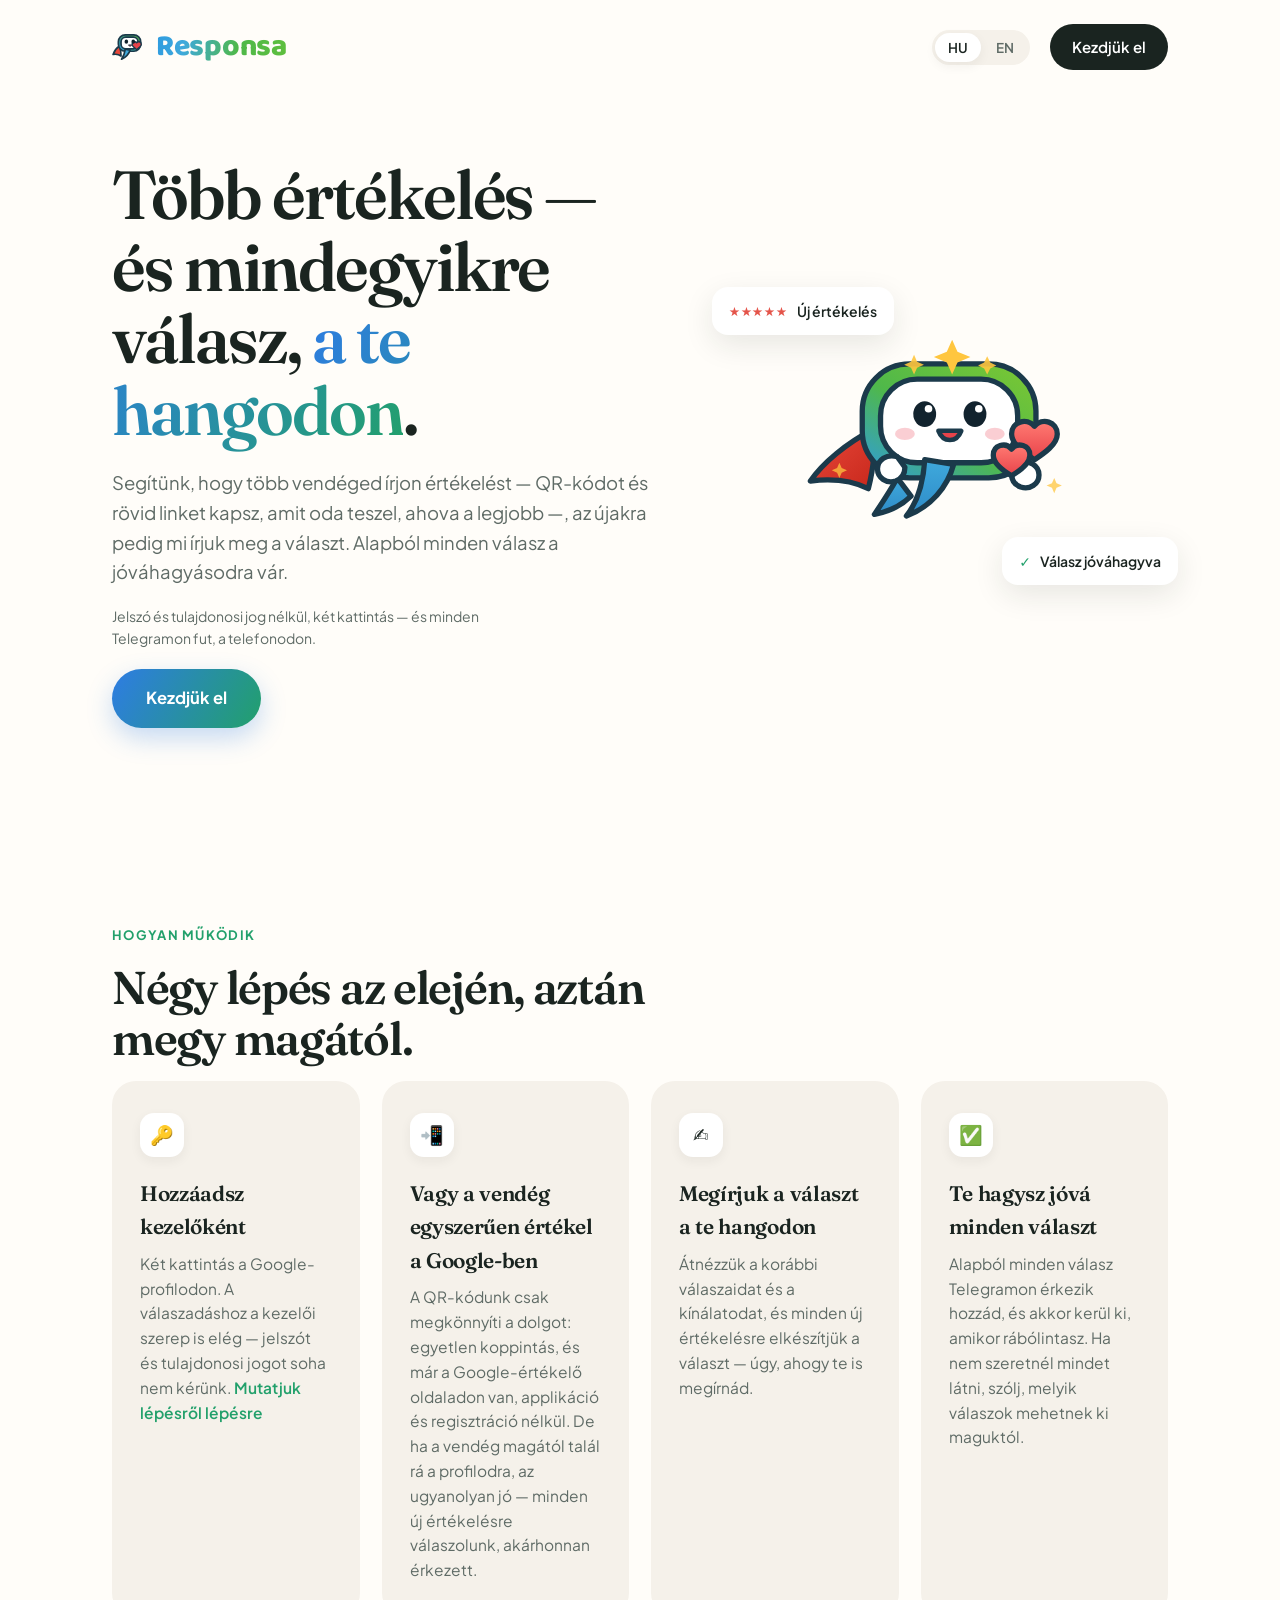
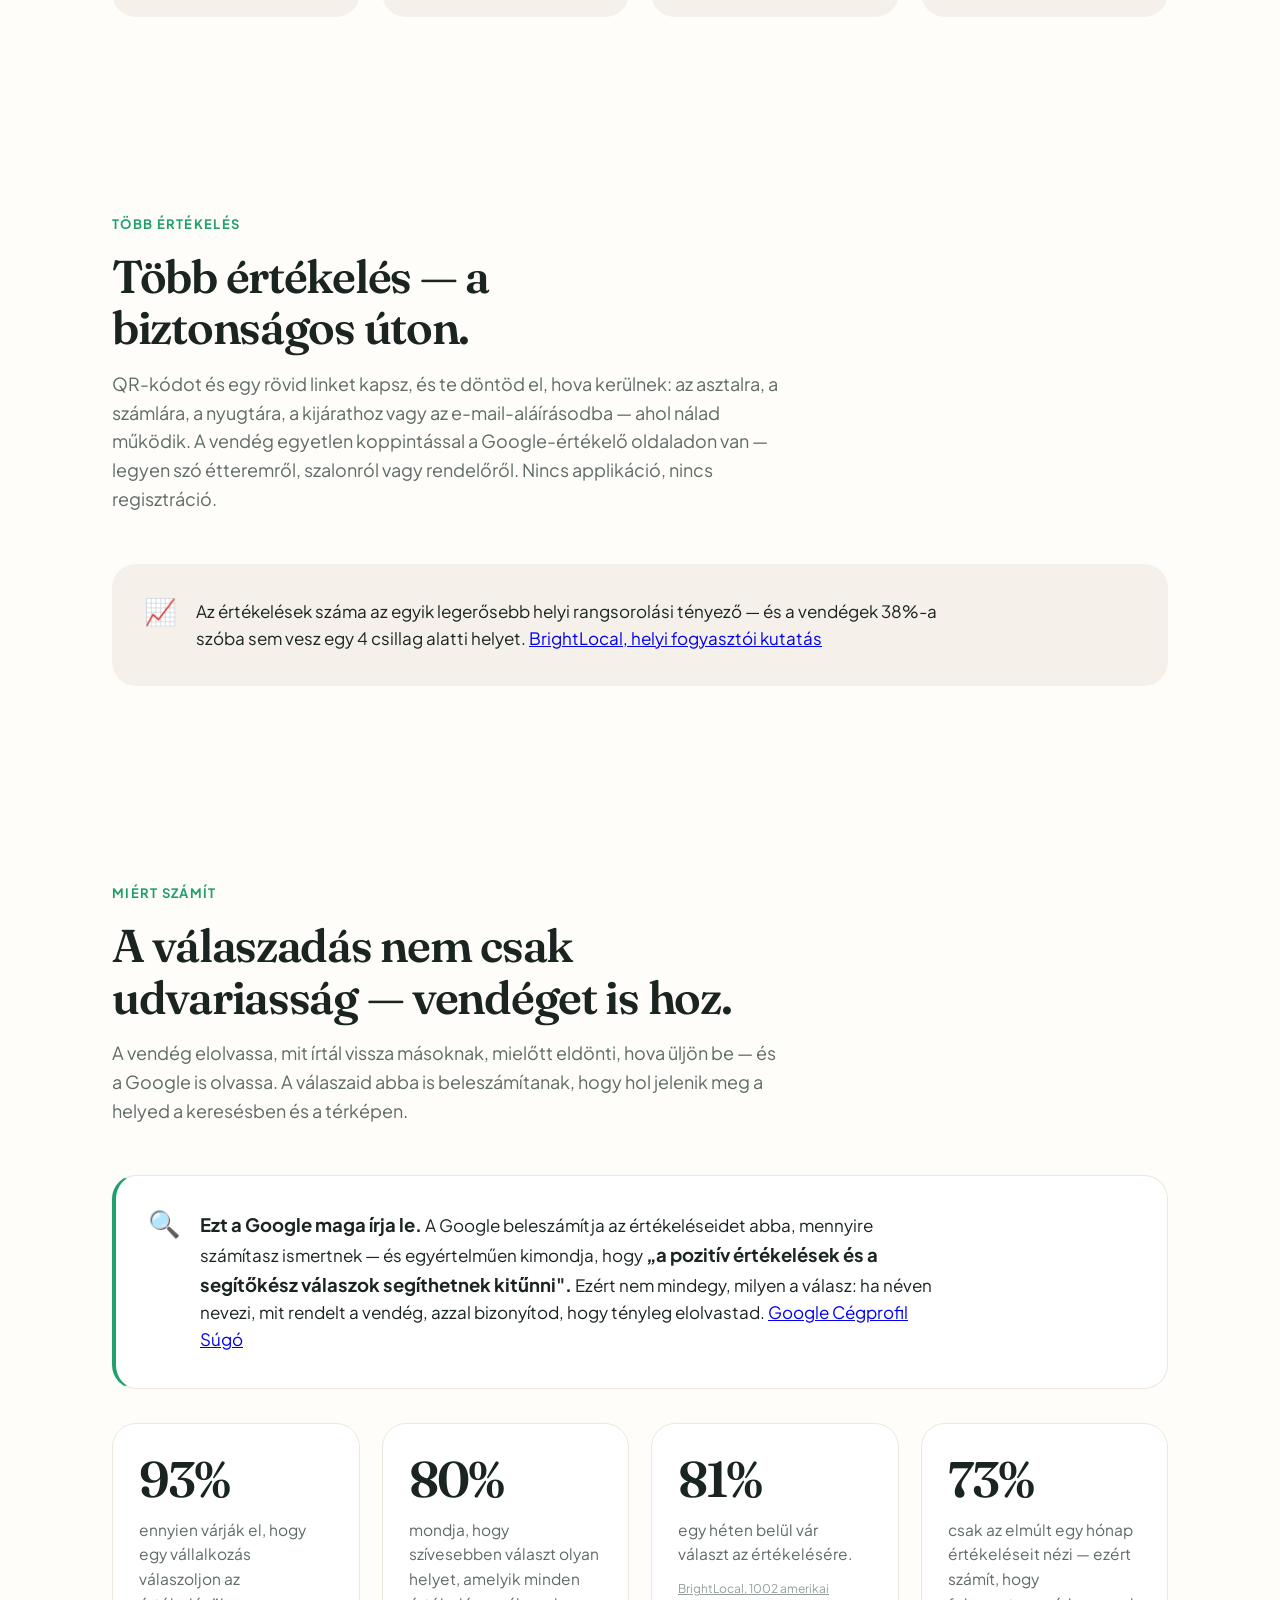
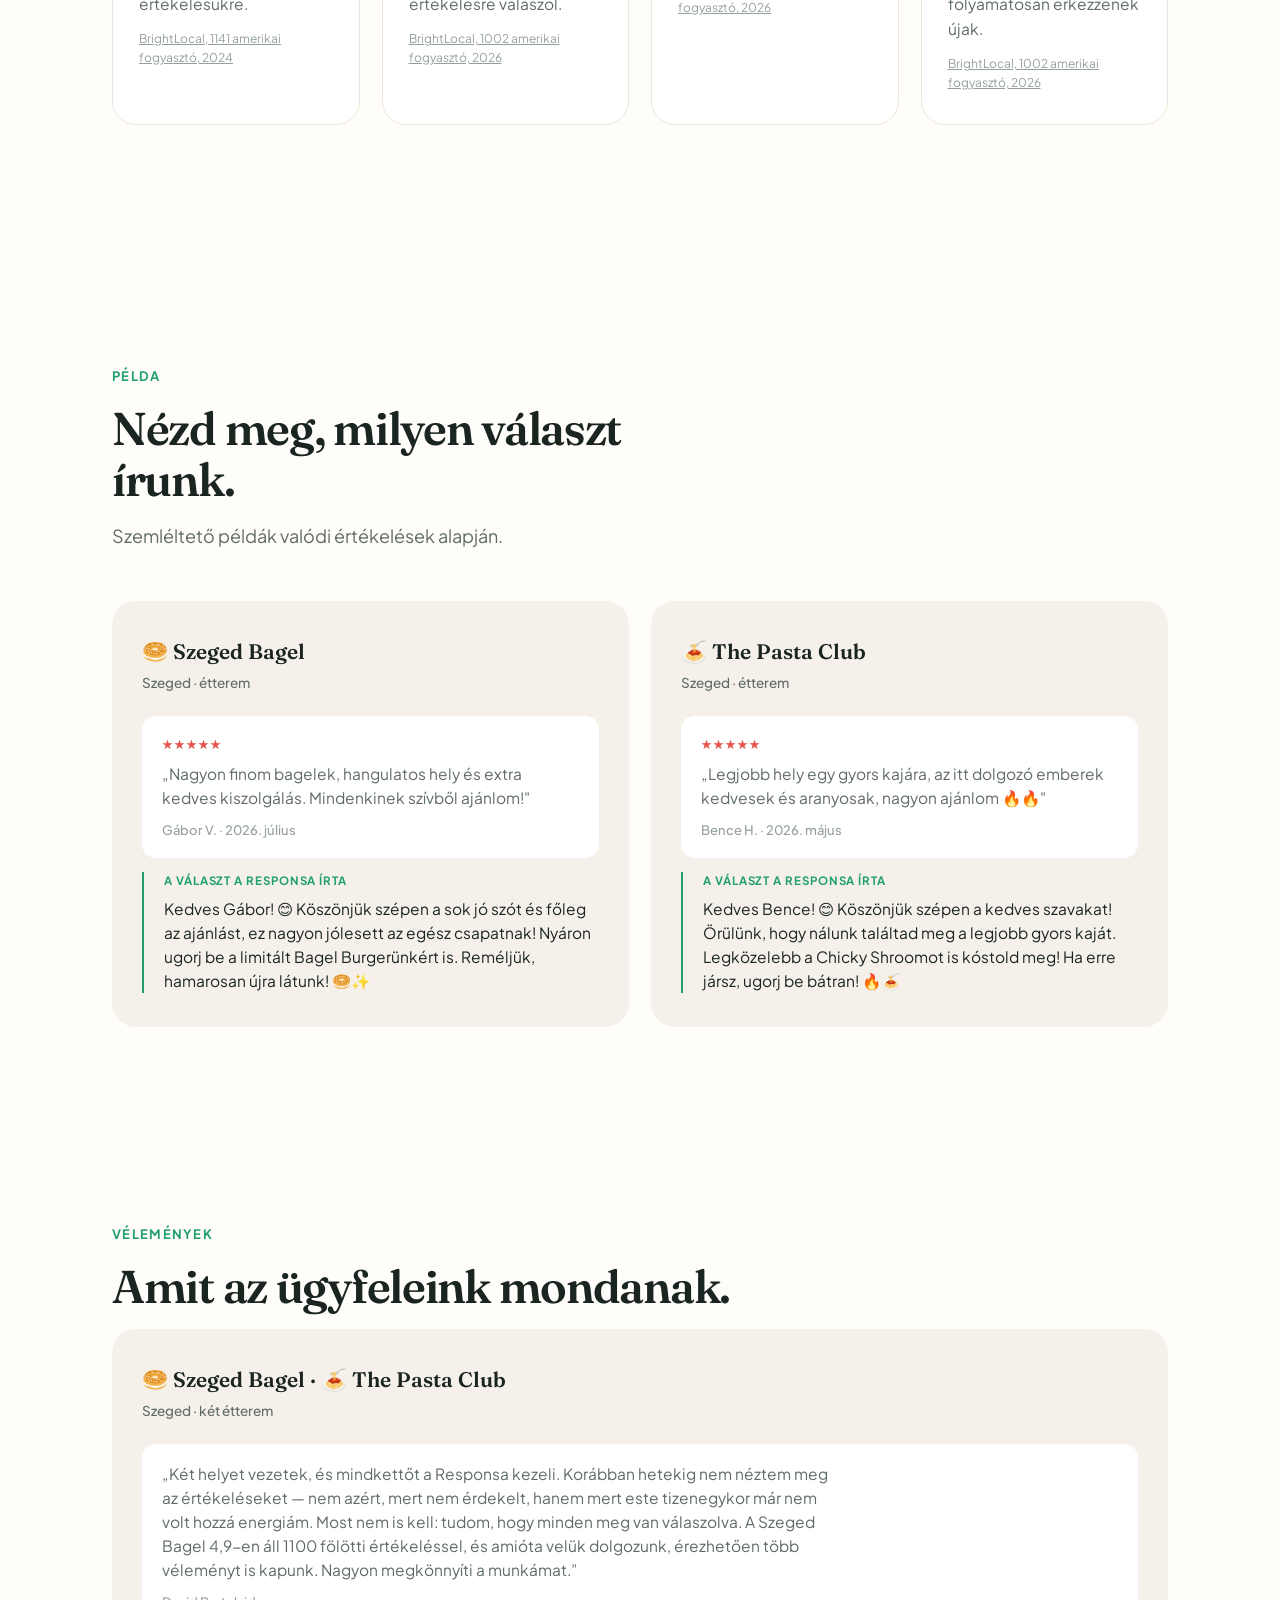
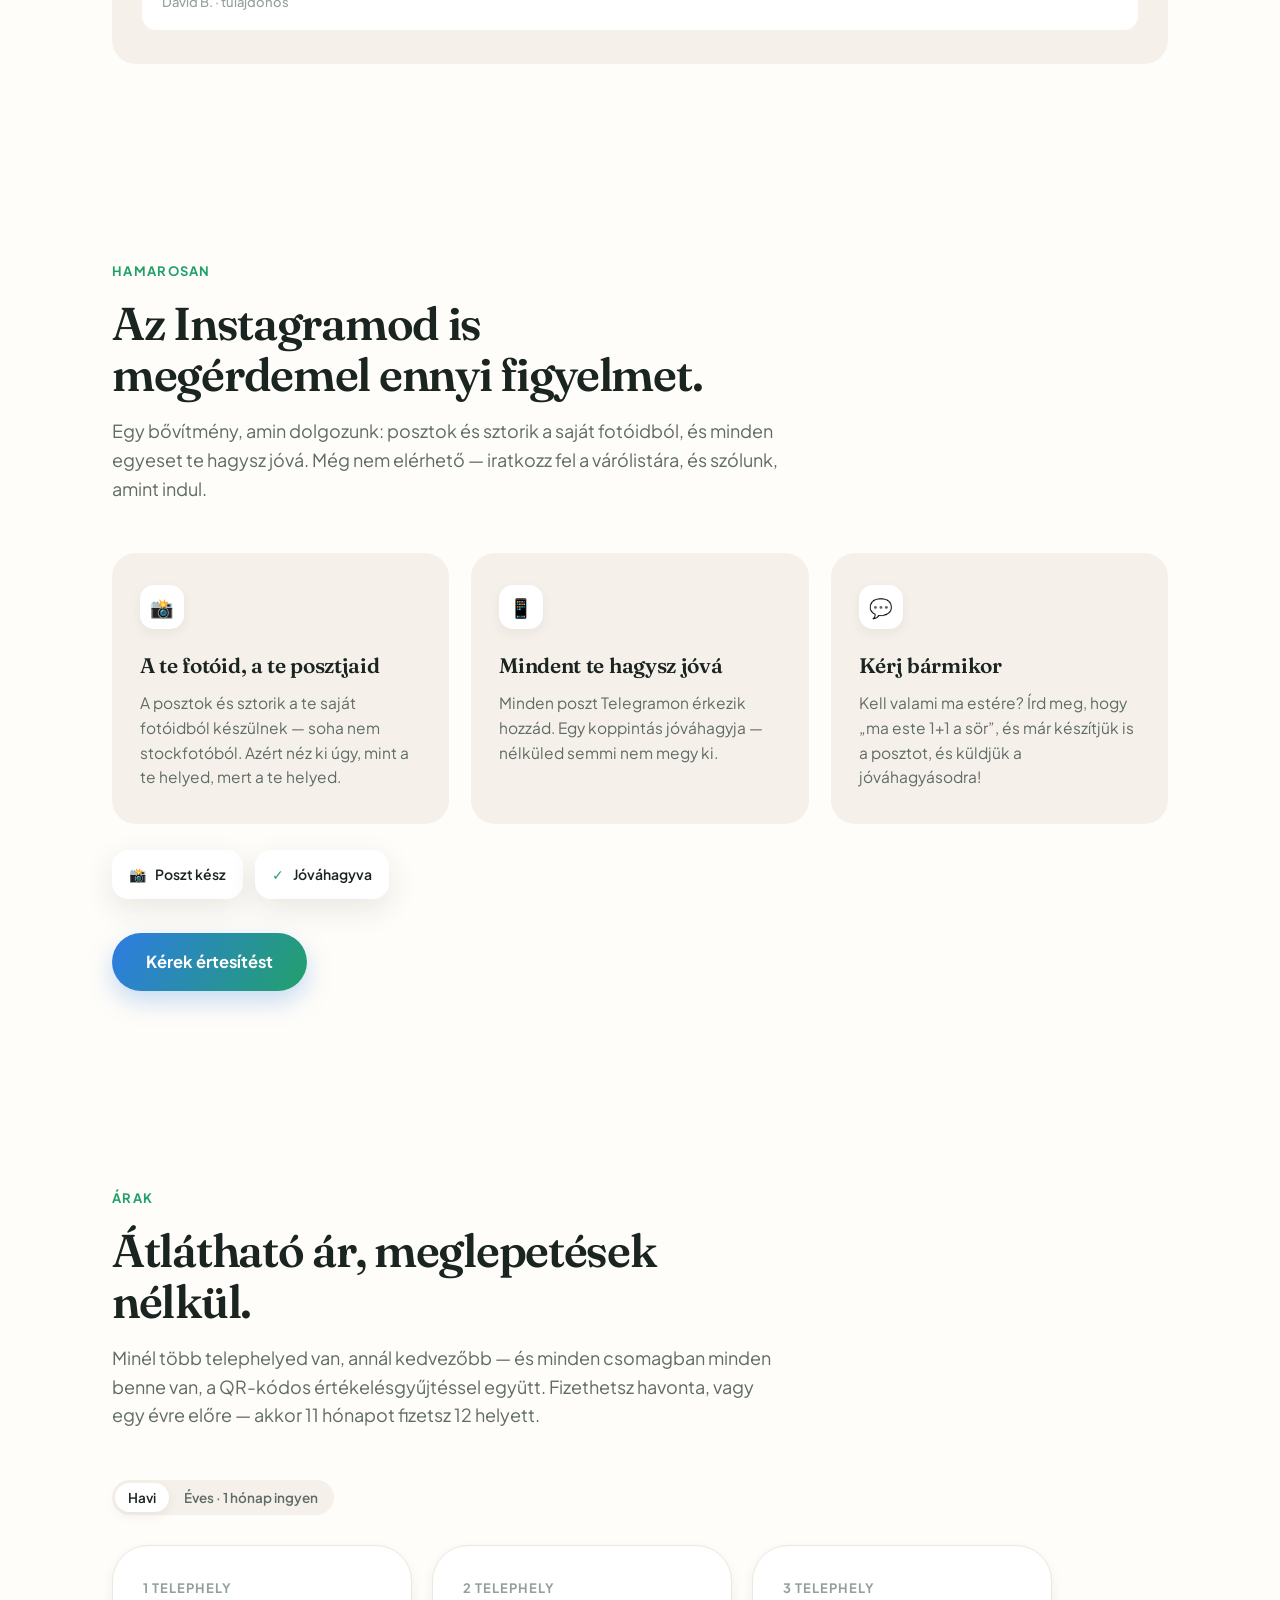
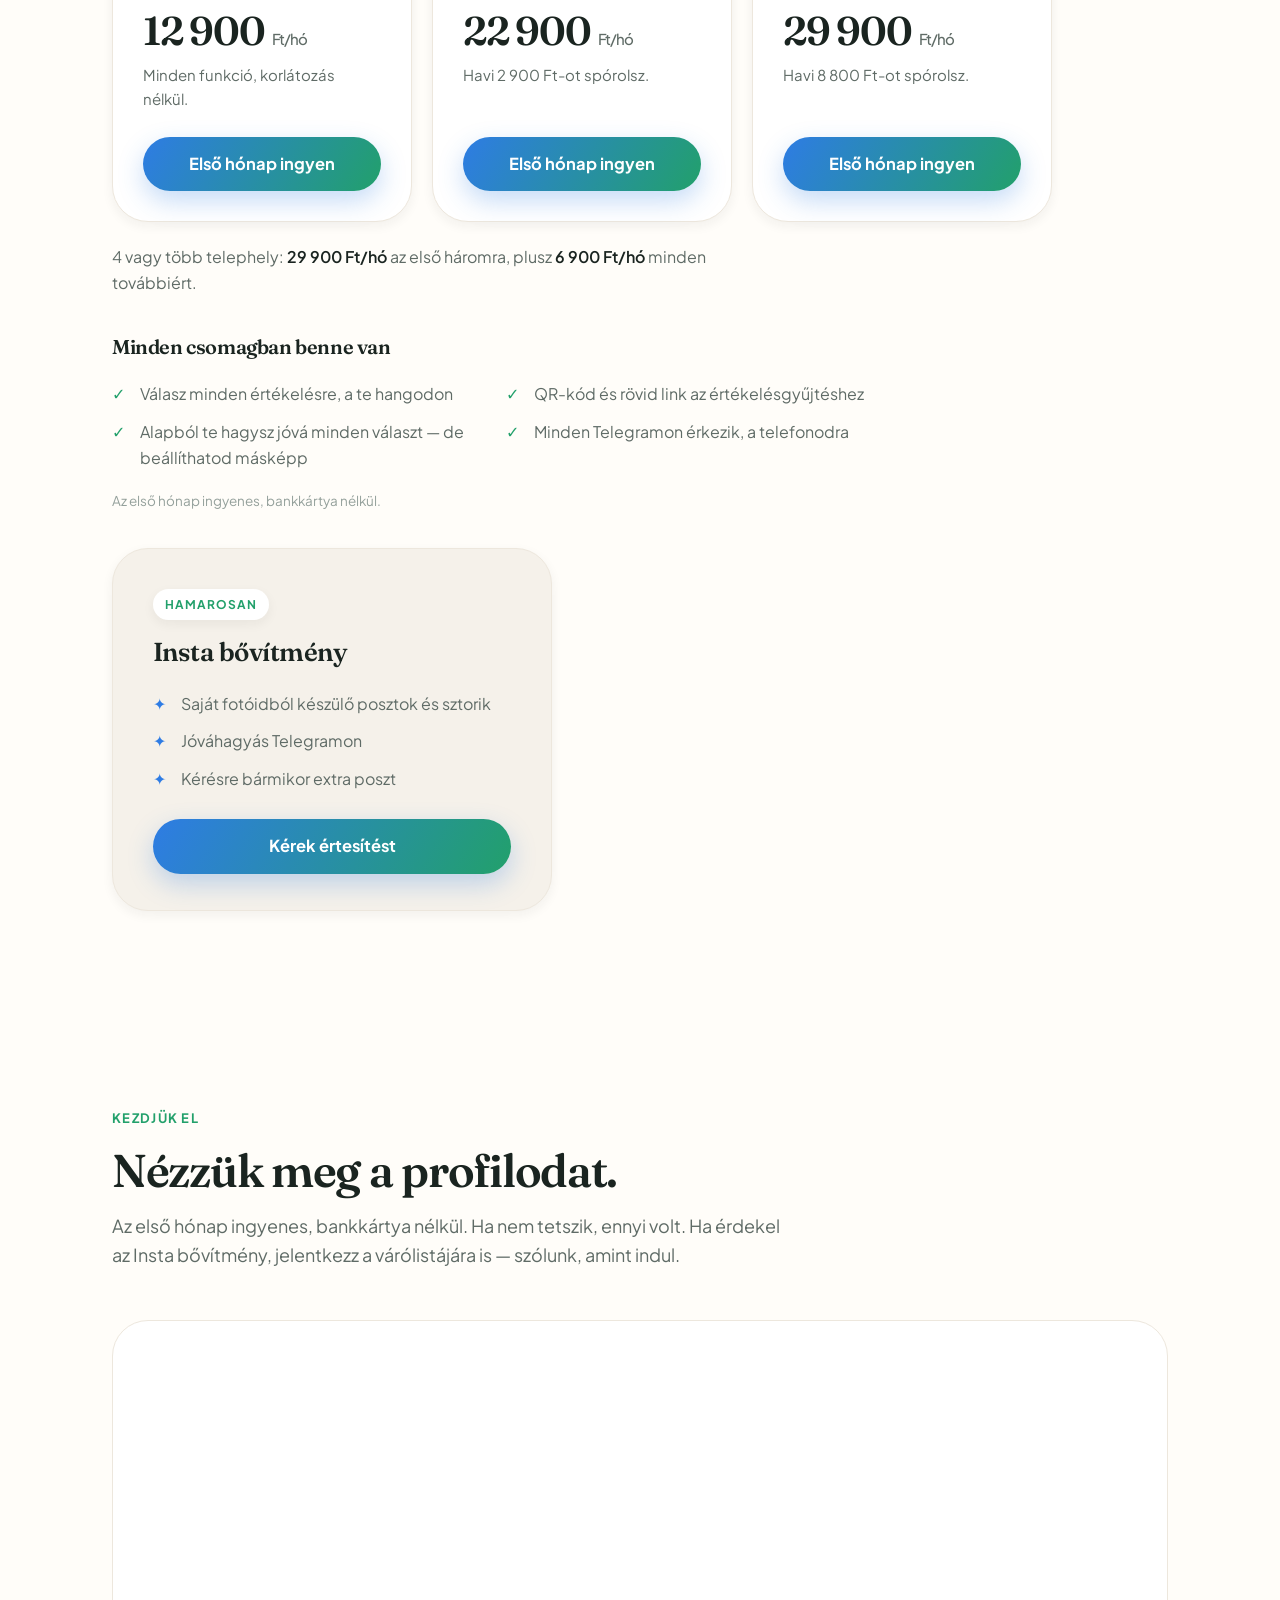
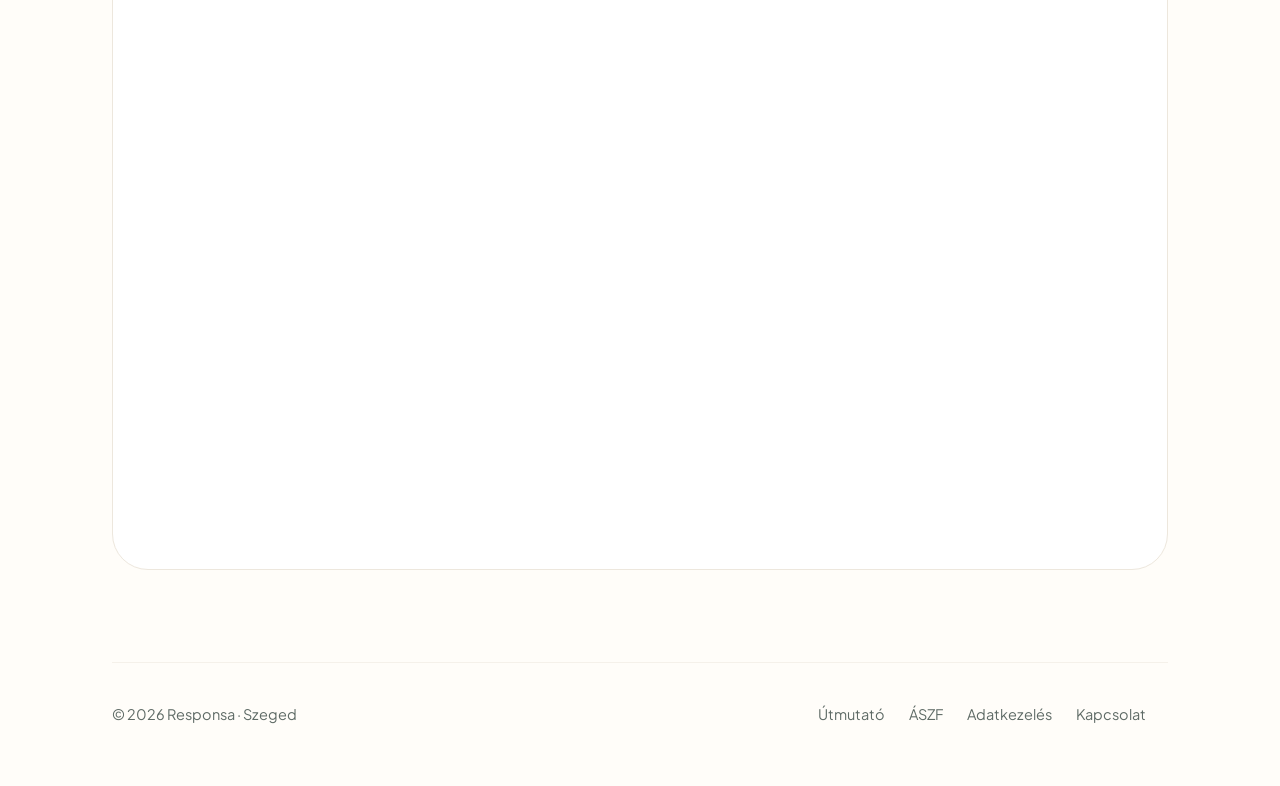
==== commit 683d66ca: "feat: telegram-only approval channel copy — WhatsApp removed from every page" ====
--- a/index.html
+++ b/index.html
@@ -5,7 +5,7 @@
 <meta name="viewport" content="width=device-width, initial-scale=1">
 <title>Responsa — több vélemény, és mindegyikre válasz a te hangodon</title>
 <meta name="description" content="Segítünk, hogy a vendégeid értékelést írjanak (QR-kód és rövid link, amit oda teszel, ahova akarod), és minden új Google-értékelésre megírjuk a választ a te hangodon — alapból minden válasz a jóváhagyásodra vár.">
-<link rel="canonical" href="https://responsa.responsa-site.workers.dev/">
+<link rel="canonical" href="https://responsa.hu/">
 <!-- Open Graph / social share -->
 <meta property="og:type" content="website">
 <meta property="og:site_name" content="Responsa">
@@ -13,14 +13,14 @@
 <meta property="og:locale:alternate" content="en_US">
 <meta property="og:title" content="Responsa — több vélemény, és mindegyikre válasz a te hangodon">
 <meta property="og:description" content="Segítünk, hogy a vendégeid értékelést írjanak (QR-kód és rövid link, amit oda teszel, ahova akarod), és minden új Google-értékelésre megírjuk a választ a te hangodon — alapból minden válasz a jóváhagyásodra vár.">
-<meta property="og:url" content="https://responsa.responsa-site.workers.dev/">
-<meta property="og:image" content="https://responsa.responsa-site.workers.dev/assets/logo-mascot.svg">
+<meta property="og:url" content="https://responsa.hu/">
+<meta property="og:image" content="https://responsa.hu/assets/logo-mascot.svg">
 <meta property="og:image:type" content="image/svg+xml">
 <meta property="og:image:alt" content="A Responsa kabala, egy köpenyes szövegbuborék szívekkel a kezében">
 <meta name="twitter:card" content="summary">
 <meta name="twitter:title" content="Responsa — több vélemény, és mindegyikre válasz a te hangodon">
 <meta name="twitter:description" content="Segítünk, hogy a vendégeid értékelést írjanak (QR-kód és rövid link, amit oda teszel, ahova akarod), és minden új Google-értékelésre megírjuk a választ a te hangodon — alapból minden válasz a jóváhagyásodra vár.">
-<meta name="twitter:image" content="https://responsa.responsa-site.workers.dev/assets/logo-mascot.svg">
+<meta name="twitter:image" content="https://responsa.hu/assets/logo-mascot.svg">
 <link rel="preconnect" href="https://fonts.googleapis.com">
 <link rel="preconnect" href="https://fonts.gstatic.com" crossorigin>
 <link href="https://fonts.googleapis.com/css2?family=Baloo+2:wght@700;800&family=Fraunces:opsz,wght@9..144,400;9..144,500;9..144,600&family=Plus+Jakarta+Sans:wght@400;500;600;700&display=swap" rel="stylesheet">
@@ -57,7 +57,7 @@
           rövid linket kapsz, amit oda teszel, ahova a legjobb —, az újakra pedig mi írjuk meg a választ.
           Alapból minden válasz a jóváhagyásodra vár.</p>
         <p class="hero-mini" data-i18n="hero.mini">Jelszó és tulajdonosi jog nélkül, két kattintás — és
-          minden WhatsAppon vagy Telegramon fut, a telefonodon. Te választod, melyiken.</p>
+          minden Telegramon fut, a telefonodon.</p>
         <a class="btn btn-grad" href="#start" data-i18n="hero.cta">Kezdjük el</a>
       </div>
 
@@ -97,8 +97,8 @@
         <div class="step">
           <div class="step-ic" aria-hidden="true">✅</div>
           <h3 data-i18n="how.s4.h">Te hagysz jóvá minden választ</h3>
-          <p data-i18n="how.s4.p">Alapból minden válasz WhatsAppon vagy Telegramon érkezik hozzád — amelyiket
-            választod —, és akkor kerül ki, amikor rábólintasz. Ha nem szeretnél mindet látni, szólj,
+          <p data-i18n="how.s4.p">Alapból minden válasz Telegramon érkezik hozzád, és akkor kerül ki, amikor
+            rábólintasz. Ha nem szeretnél mindet látni, szólj,
             melyik válaszok mehetnek ki maguktól.</p>
         </div>
       </div>
@@ -246,7 +246,7 @@
         <div class="step">
           <div class="step-ic" aria-hidden="true">📱</div>
           <h3 data-i18n="addon.s2.h">Mindent te hagysz jóvá</h3>
-          <p data-i18n="addon.s2.p">Minden poszt WhatsAppon vagy Telegramon érkezik hozzád. Egy koppintás
+          <p data-i18n="addon.s2.p">Minden poszt Telegramon érkezik hozzád. Egy koppintás
             jóváhagyja — nélküled semmi nem megy ki.</p>
         </div>
         <div class="step">
@@ -342,7 +342,7 @@
           <li data-i18n="price.f1">Válasz minden értékelésre, a te hangodon</li>
           <li data-i18n="price.f2">QR-kód és rövid link az értékelésgyűjtéshez</li>
           <li data-i18n="price.f4">Alapból te hagysz jóvá minden választ — de beállíthatod másképp</li>
-          <li data-i18n="price.f5">Minden WhatsAppon vagy Telegramon érkezik, a telefonodra</li>
+          <li data-i18n="price.f5">Minden Telegramon érkezik, a telefonodra</li>
         </ul>
         <p class="tier-foot per-m" data-i18n="price.foot">Az első hónap ingyenes, bankkártya nélkül.</p>
         <p class="tier-foot per-y" data-i18n="price.foot.y">Az első hónap most is ingyen — az első éves
@@ -354,7 +354,7 @@
         <h3 data-i18n="price.add.h">Insta bővítmény</h3>
         <ul>
           <li data-i18n="price.add.f1">Saját fotóidból készülő posztok és sztorik</li>
-          <li data-i18n="price.add.f2">Jóváhagyás WhatsAppon vagy Telegramon</li>
+          <li data-i18n="price.add.f2">Jóváhagyás Telegramon</li>
           <li data-i18n="price.add.f3">Kérésre bármikor extra poszt</li>
         </ul>
         <a class="btn btn-grad" href="#start" data-i18n="price.add.cta">Kérek értesítést</a>
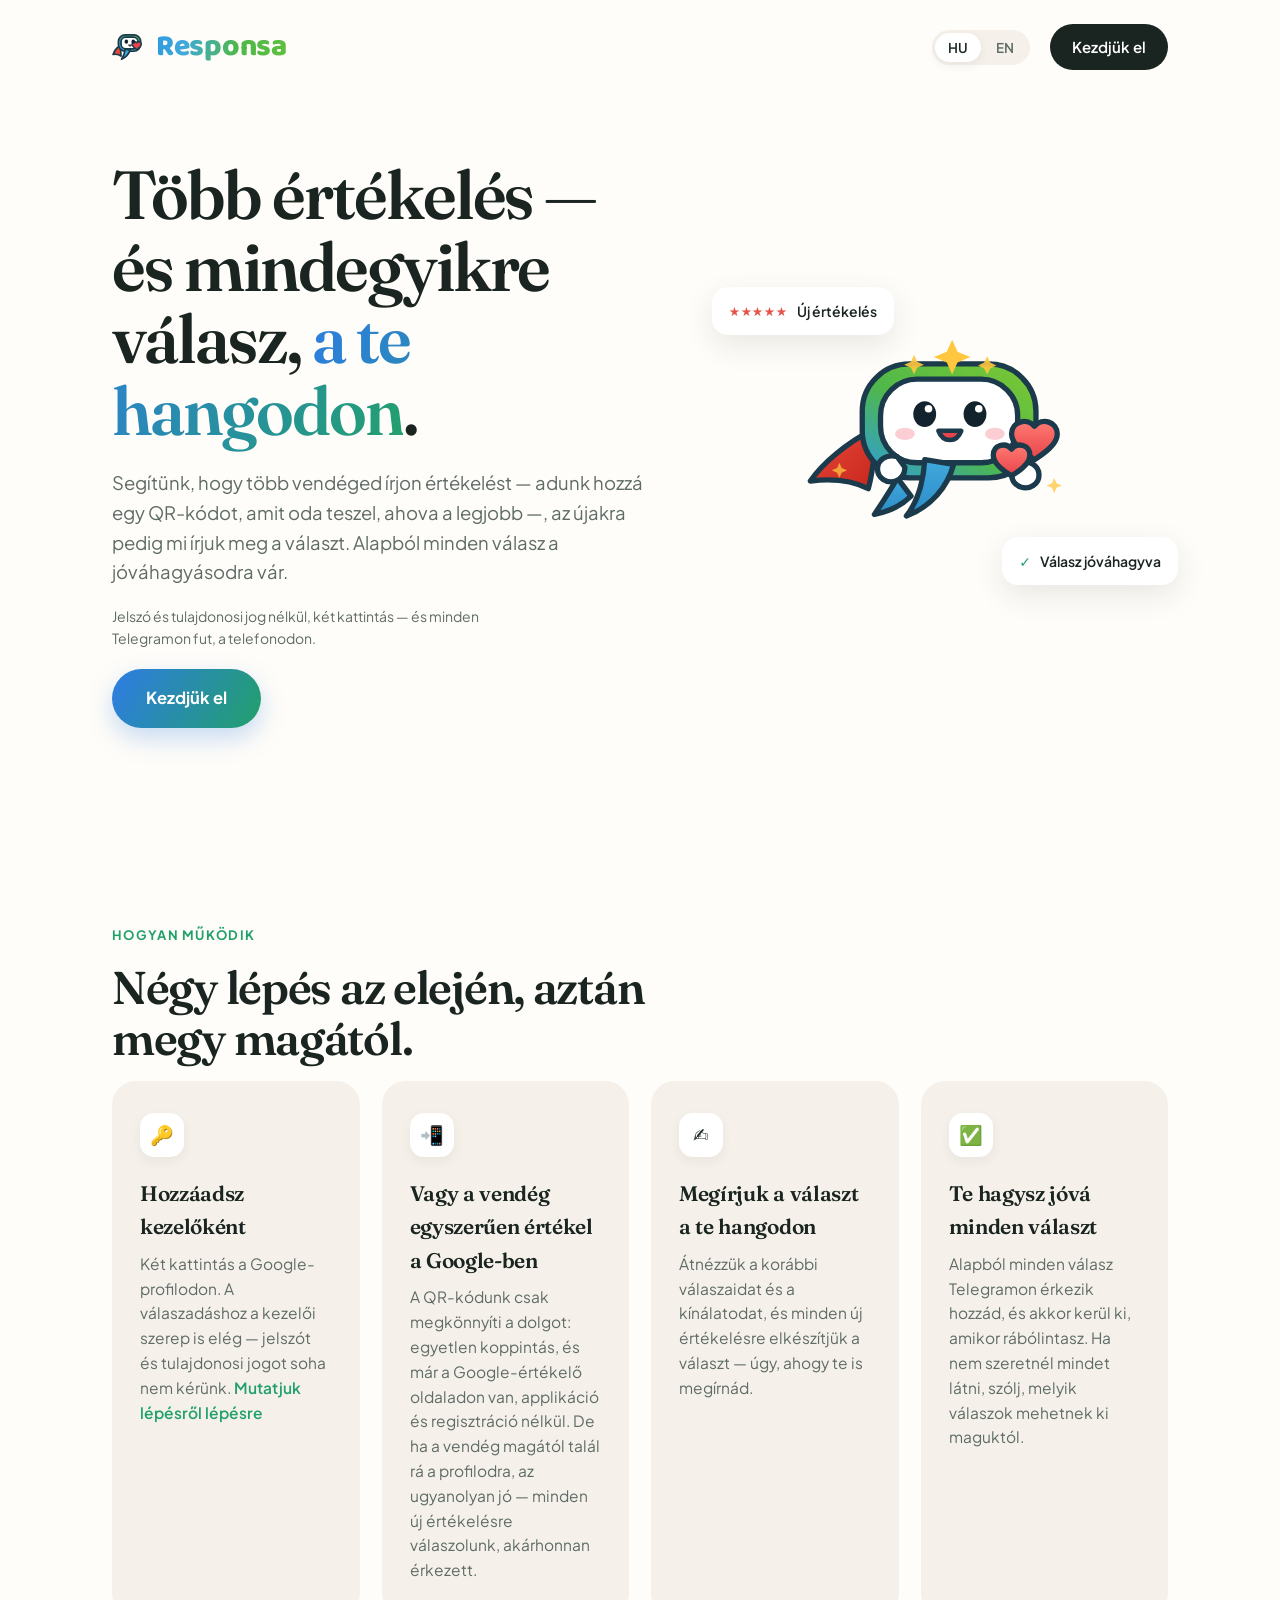
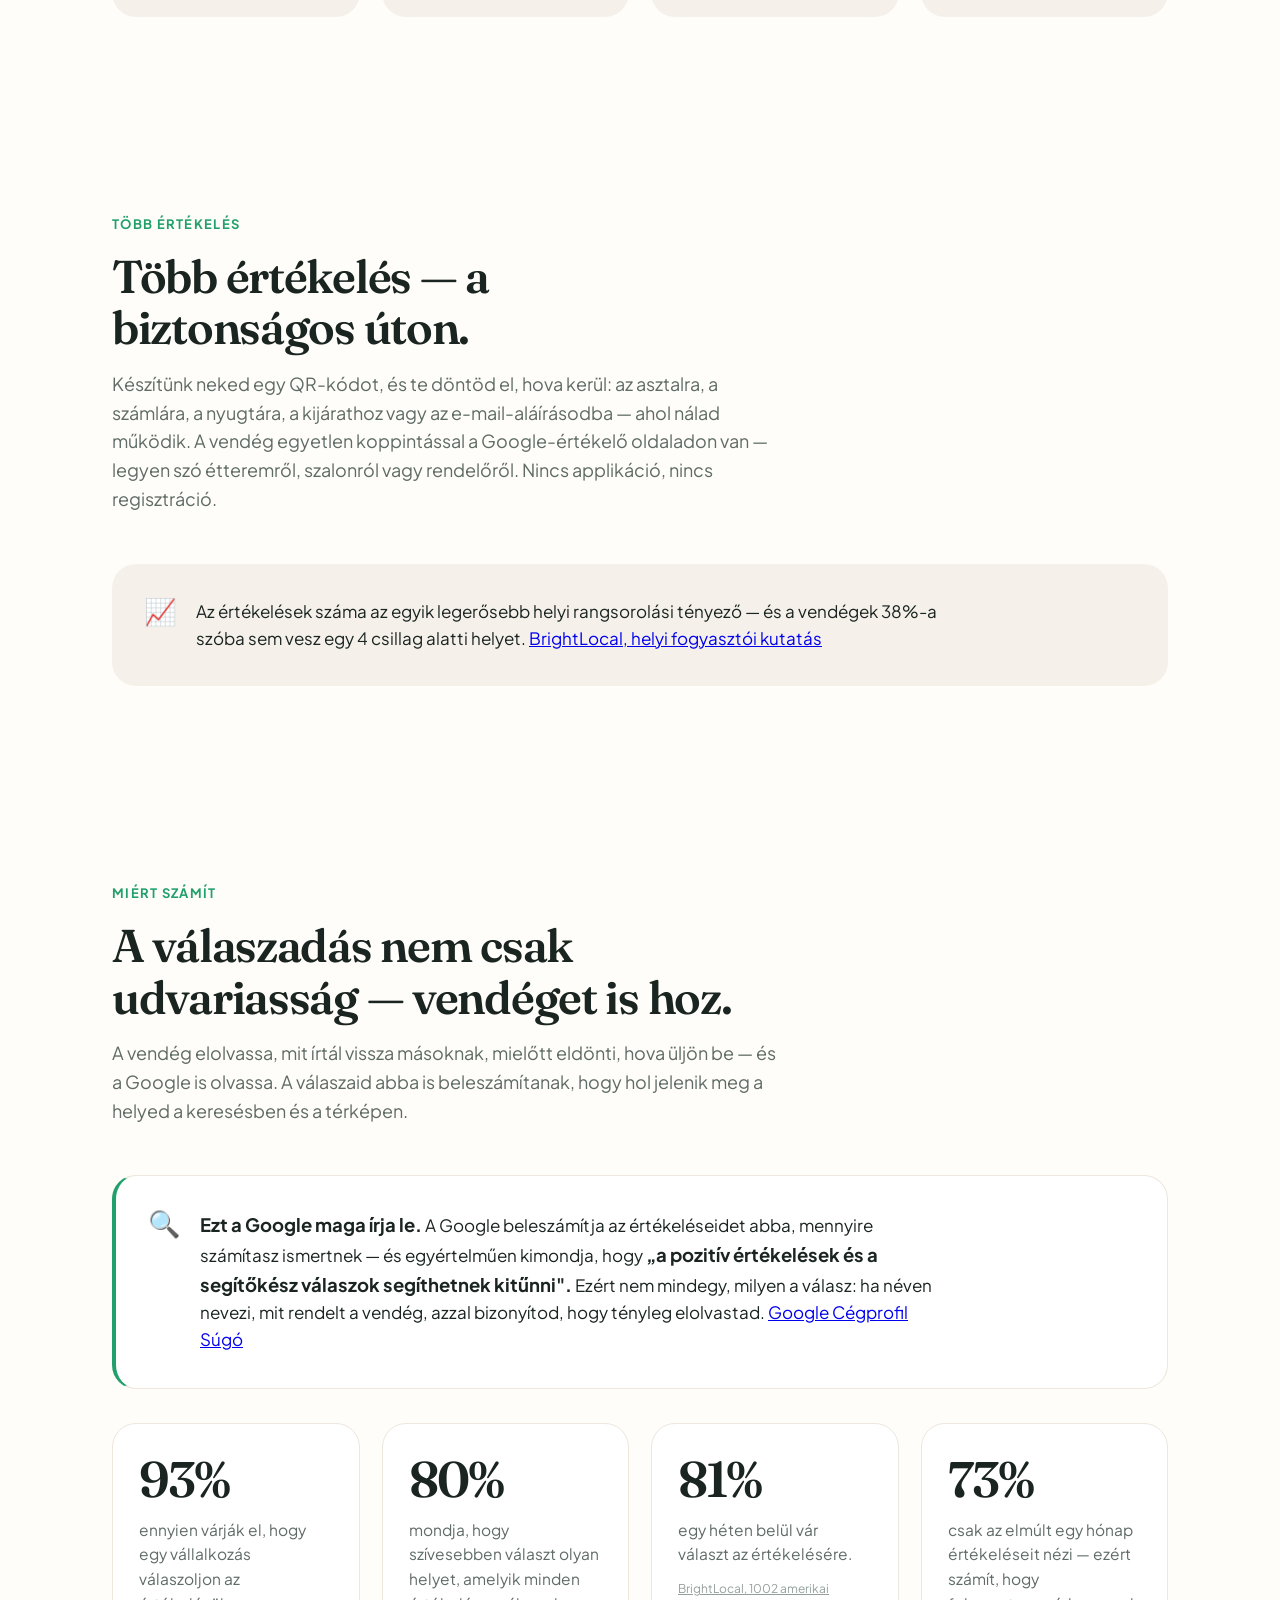
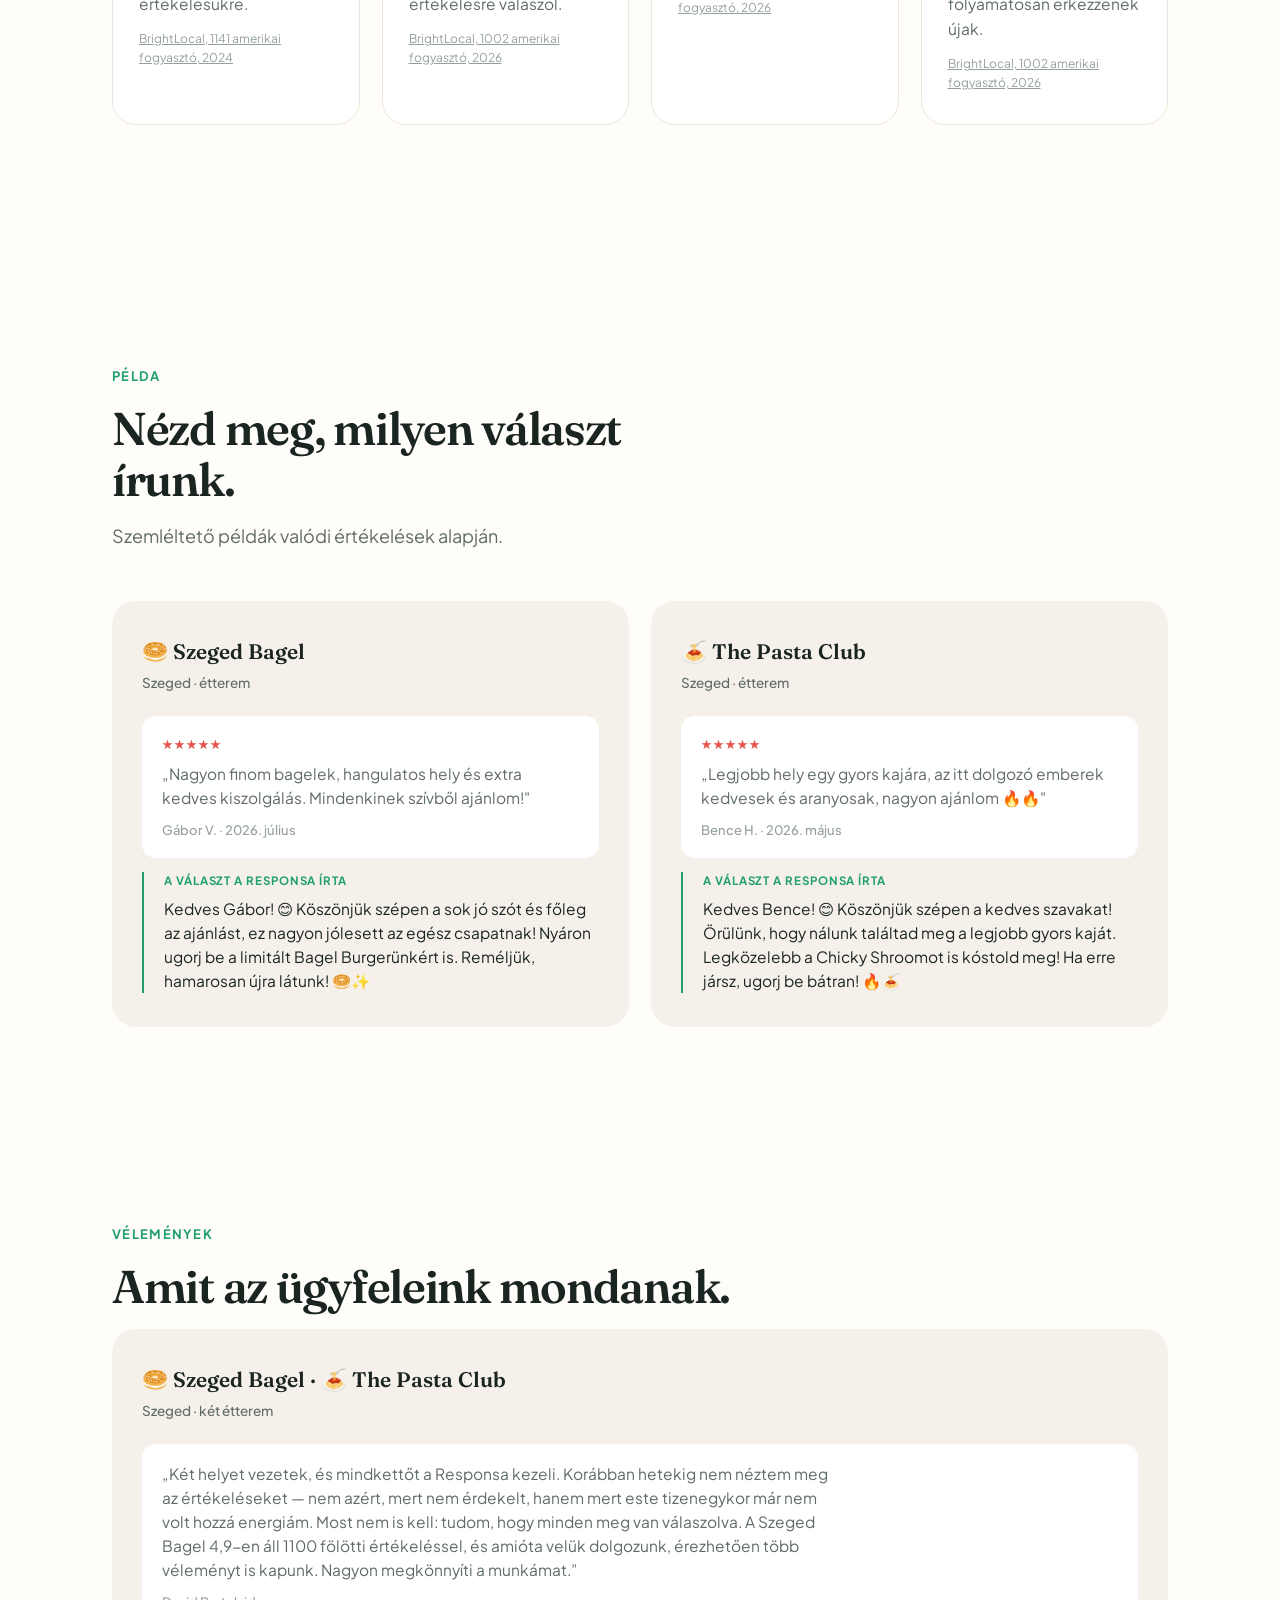
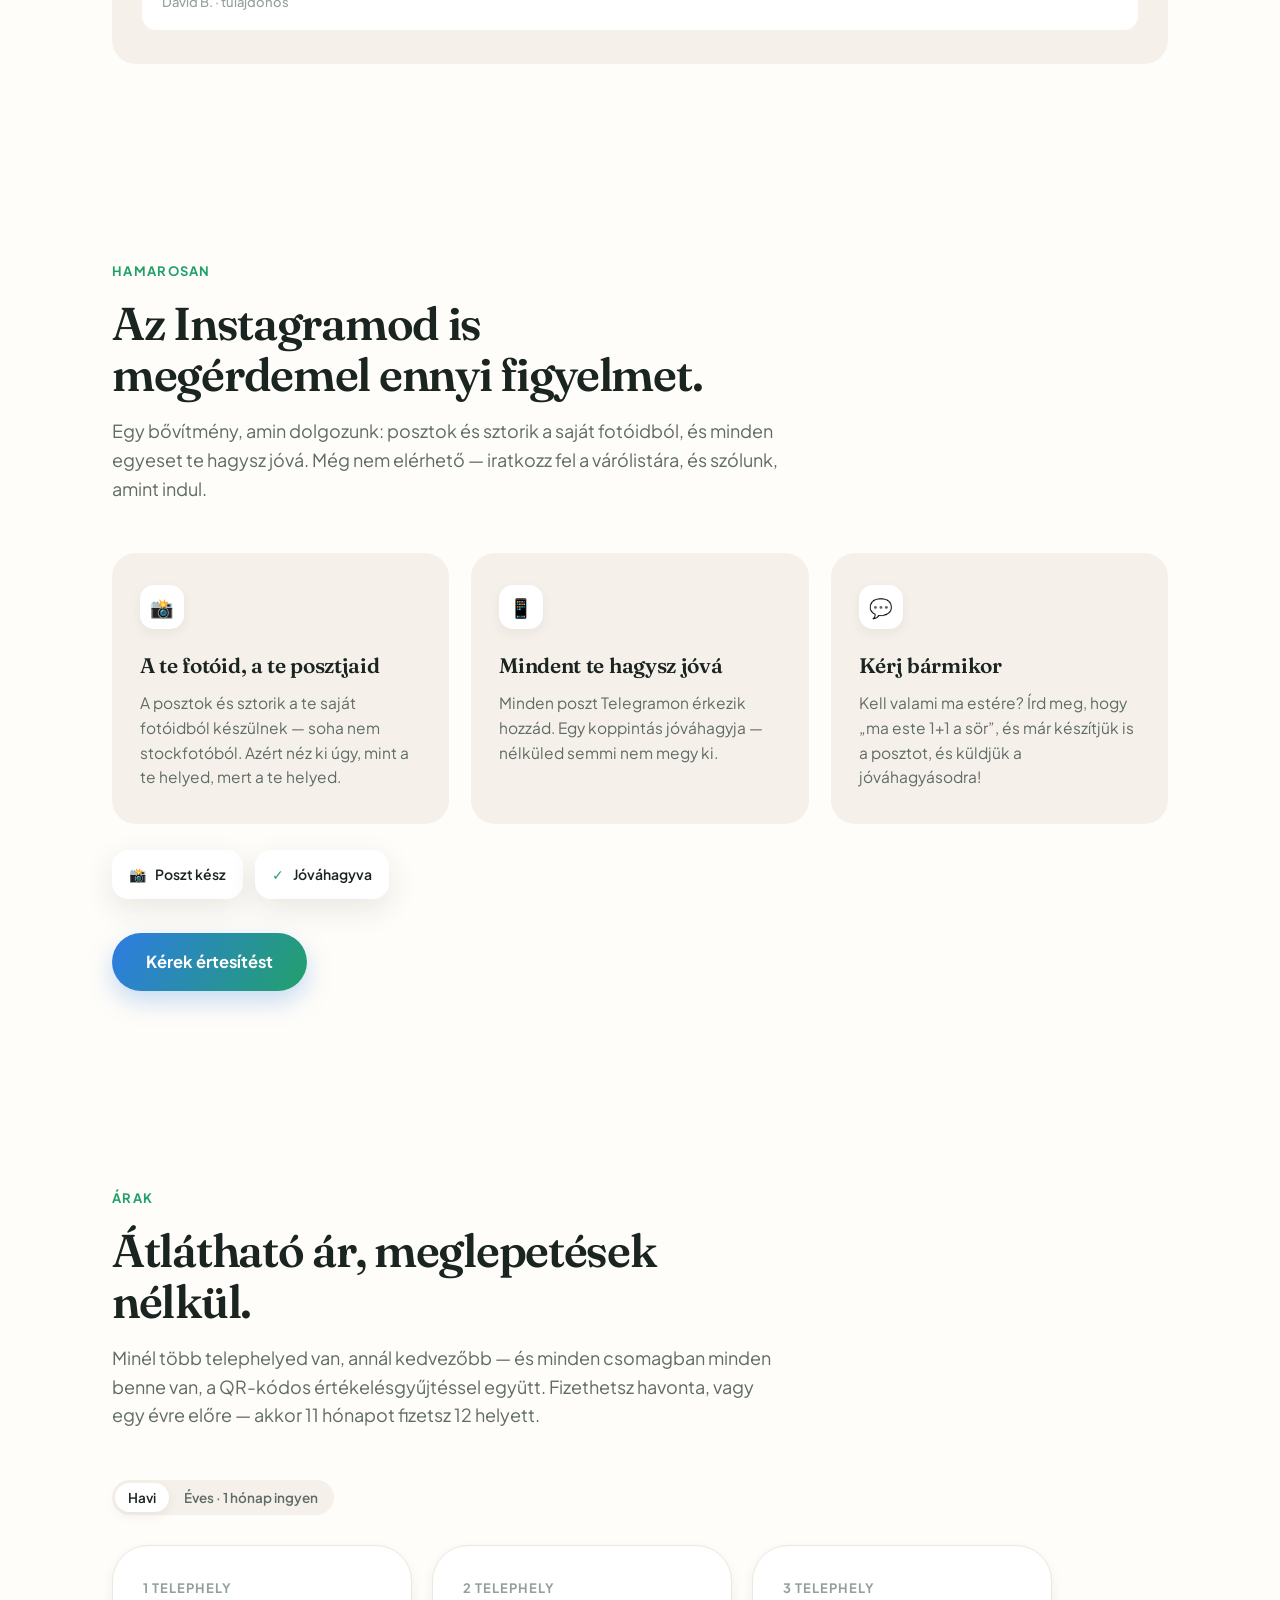
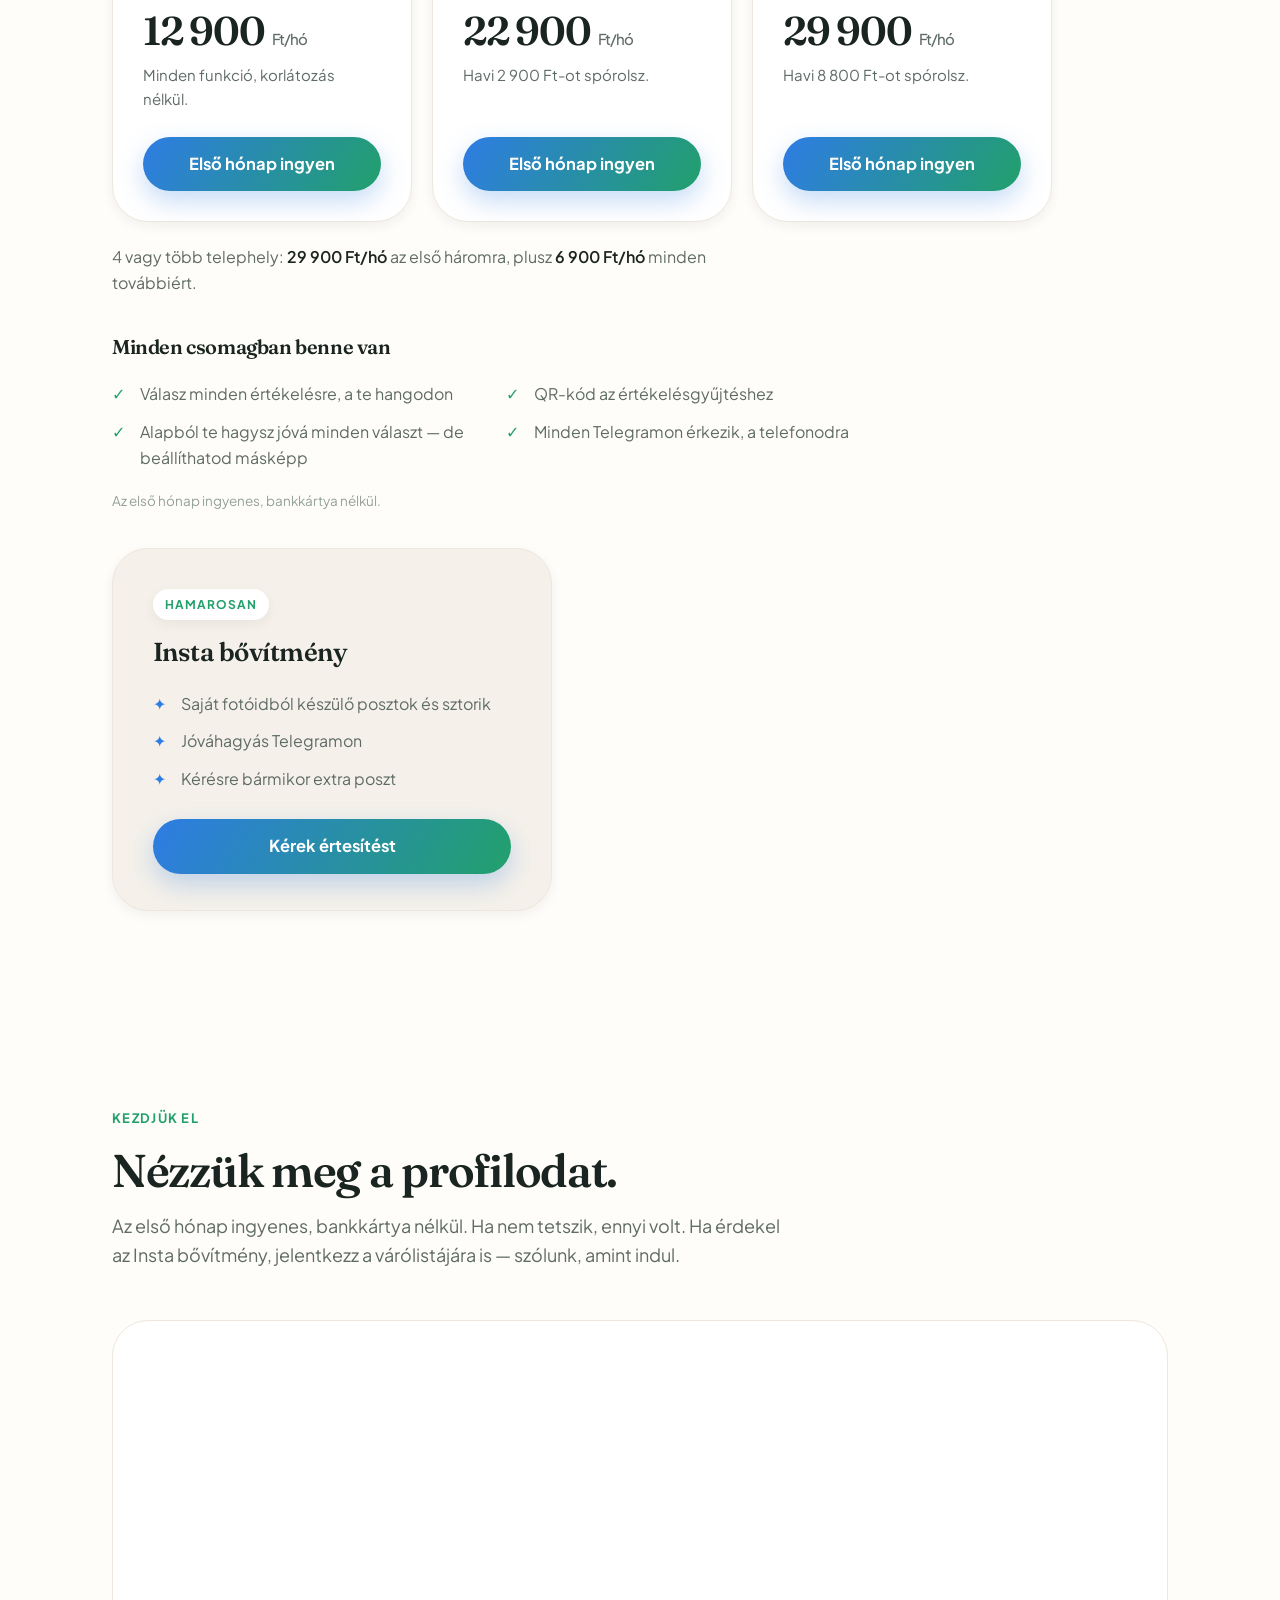
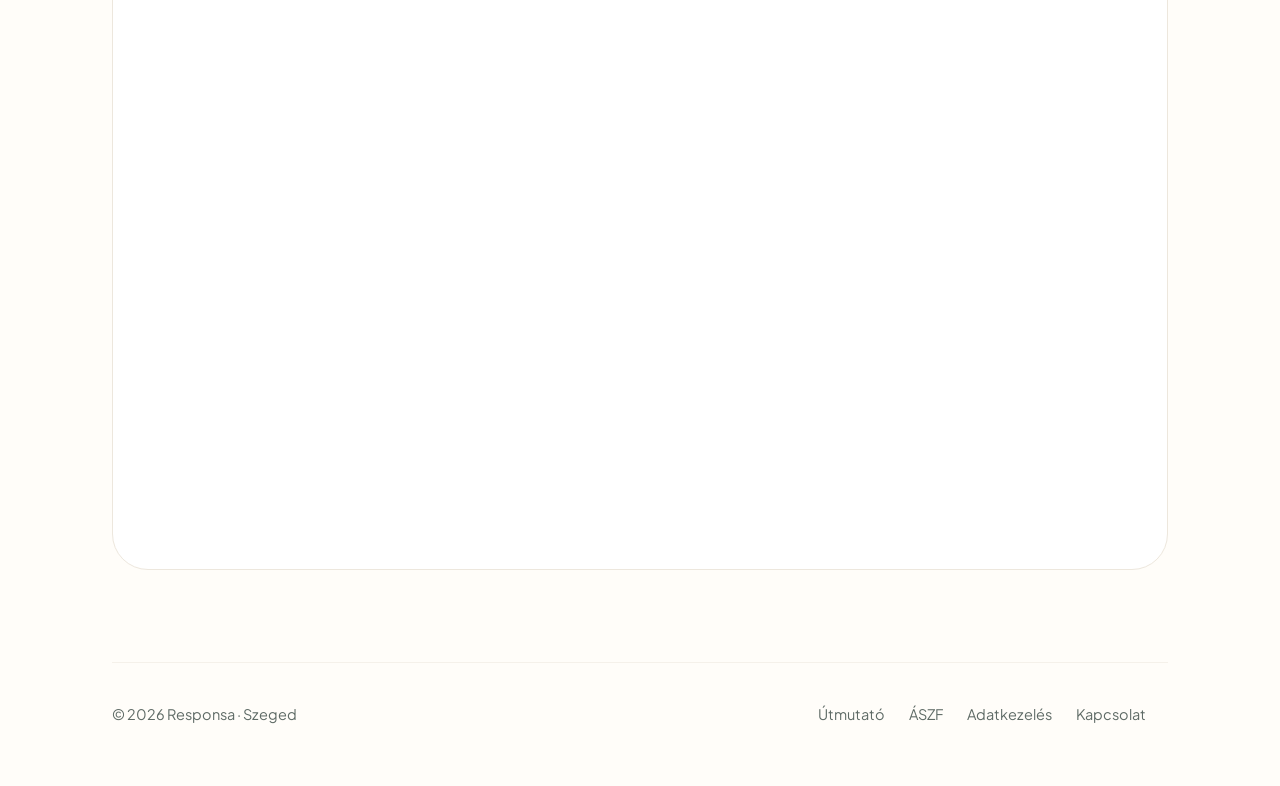
==== commit c89f8574: "fix: QR-only copy, shorter guide step 4, draft banners removed from legal pages" ====
--- a/index.html
+++ b/index.html
@@ -4,7 +4,7 @@
 <meta charset="utf-8">
 <meta name="viewport" content="width=device-width, initial-scale=1">
 <title>Responsa — több vélemény, és mindegyikre válasz a te hangodon</title>
-<meta name="description" content="Segítünk, hogy a vendégeid értékelést írjanak (QR-kód és rövid link, amit oda teszel, ahova akarod), és minden új Google-értékelésre megírjuk a választ a te hangodon — alapból minden válasz a jóváhagyásodra vár.">
+<meta name="description" content="Segítünk, hogy a vendégeid értékelést írjanak (QR-kód, amit oda teszel, ahova akarod), és minden új Google-értékelésre megírjuk a választ a te hangodon — alapból minden válasz a jóváhagyásodra vár.">
 <link rel="canonical" href="https://responsa.hu/">
 <!-- Open Graph / social share -->
 <meta property="og:type" content="website">
@@ -12,14 +12,14 @@
 <meta property="og:locale" content="hu_HU">
 <meta property="og:locale:alternate" content="en_US">
 <meta property="og:title" content="Responsa — több vélemény, és mindegyikre válasz a te hangodon">
-<meta property="og:description" content="Segítünk, hogy a vendégeid értékelést írjanak (QR-kód és rövid link, amit oda teszel, ahova akarod), és minden új Google-értékelésre megírjuk a választ a te hangodon — alapból minden válasz a jóváhagyásodra vár.">
+<meta property="og:description" content="Segítünk, hogy a vendégeid értékelést írjanak (QR-kód, amit oda teszel, ahova akarod), és minden új Google-értékelésre megírjuk a választ a te hangodon — alapból minden válasz a jóváhagyásodra vár.">
 <meta property="og:url" content="https://responsa.hu/">
 <meta property="og:image" content="https://responsa.hu/assets/logo-mascot.svg">
 <meta property="og:image:type" content="image/svg+xml">
 <meta property="og:image:alt" content="A Responsa kabala, egy köpenyes szövegbuborék szívekkel a kezében">
 <meta name="twitter:card" content="summary">
 <meta name="twitter:title" content="Responsa — több vélemény, és mindegyikre válasz a te hangodon">
-<meta name="twitter:description" content="Segítünk, hogy a vendégeid értékelést írjanak (QR-kód és rövid link, amit oda teszel, ahova akarod), és minden új Google-értékelésre megírjuk a választ a te hangodon — alapból minden válasz a jóváhagyásodra vár.">
+<meta name="twitter:description" content="Segítünk, hogy a vendégeid értékelést írjanak (QR-kód, amit oda teszel, ahova akarod), és minden új Google-értékelésre megírjuk a választ a te hangodon — alapból minden válasz a jóváhagyásodra vár.">
 <meta name="twitter:image" content="https://responsa.hu/assets/logo-mascot.svg">
 <link rel="preconnect" href="https://fonts.googleapis.com">
 <link rel="preconnect" href="https://fonts.gstatic.com" crossorigin>
@@ -53,8 +53,8 @@
     <section class="hero">
       <div>
         <h1><span data-i18n="hero.h1a">Több értékelés — és mindegyikre válasz, </span><span class="grad-text" data-i18n="hero.h1b">a te hangodon</span>.</h1>
-        <p class="hero-sub" data-i18n="hero.sub">Segítünk, hogy több vendéged írjon értékelést — QR-kódot és
-          rövid linket kapsz, amit oda teszel, ahova a legjobb —, az újakra pedig mi írjuk meg a választ.
+        <p class="hero-sub" data-i18n="hero.sub">Segítünk, hogy több vendéged írjon értékelést — adunk hozzá egy
+          QR-kódot, amit oda teszel, ahova a legjobb —, az újakra pedig mi írjuk meg a választ.
           Alapból minden válasz a jóváhagyásodra vár.</p>
         <p class="hero-mini" data-i18n="hero.mini">Jelszó és tulajdonosi jog nélkül, két kattintás — és
           minden Telegramon fut, a telefonodon.</p>
@@ -108,8 +108,8 @@
     <section class="section">
       <p class="eyebrow" data-i18n="grow.eyebrow">Több értékelés</p>
       <h2 data-i18n="grow.h2">Több értékelés — a biztonságos úton.</h2>
-      <p class="lede" data-i18n="grow.lede">QR-kódot és egy rövid linket kapsz, és te döntöd el, hova
-        kerülnek: az asztalra, a számlára, a nyugtára, a kijárathoz vagy az e-mail-aláírásodba — ahol
+      <p class="lede" data-i18n="grow.lede">Készítünk neked egy QR-kódot, és te döntöd el, hova
+        kerül: az asztalra, a számlára, a nyugtára, a kijárathoz vagy az e-mail-aláírásodba — ahol
         nálad működik. A vendég egyetlen koppintással a Google-értékelő oldaladon van — legyen szó
         étteremről, szalonról vagy rendelőről. Nincs applikáció, nincs regisztráció.</p>
 
@@ -340,7 +340,7 @@
         <h3 data-i18n="price.incl">Minden csomagban benne van</h3>
         <ul>
           <li data-i18n="price.f1">Válasz minden értékelésre, a te hangodon</li>
-          <li data-i18n="price.f2">QR-kód és rövid link az értékelésgyűjtéshez</li>
+          <li data-i18n="price.f2">QR-kód az értékelésgyűjtéshez</li>
           <li data-i18n="price.f4">Alapból te hagysz jóvá minden választ — de beállíthatod másképp</li>
           <li data-i18n="price.f5">Minden Telegramon érkezik, a telefonodra</li>
         </ul>
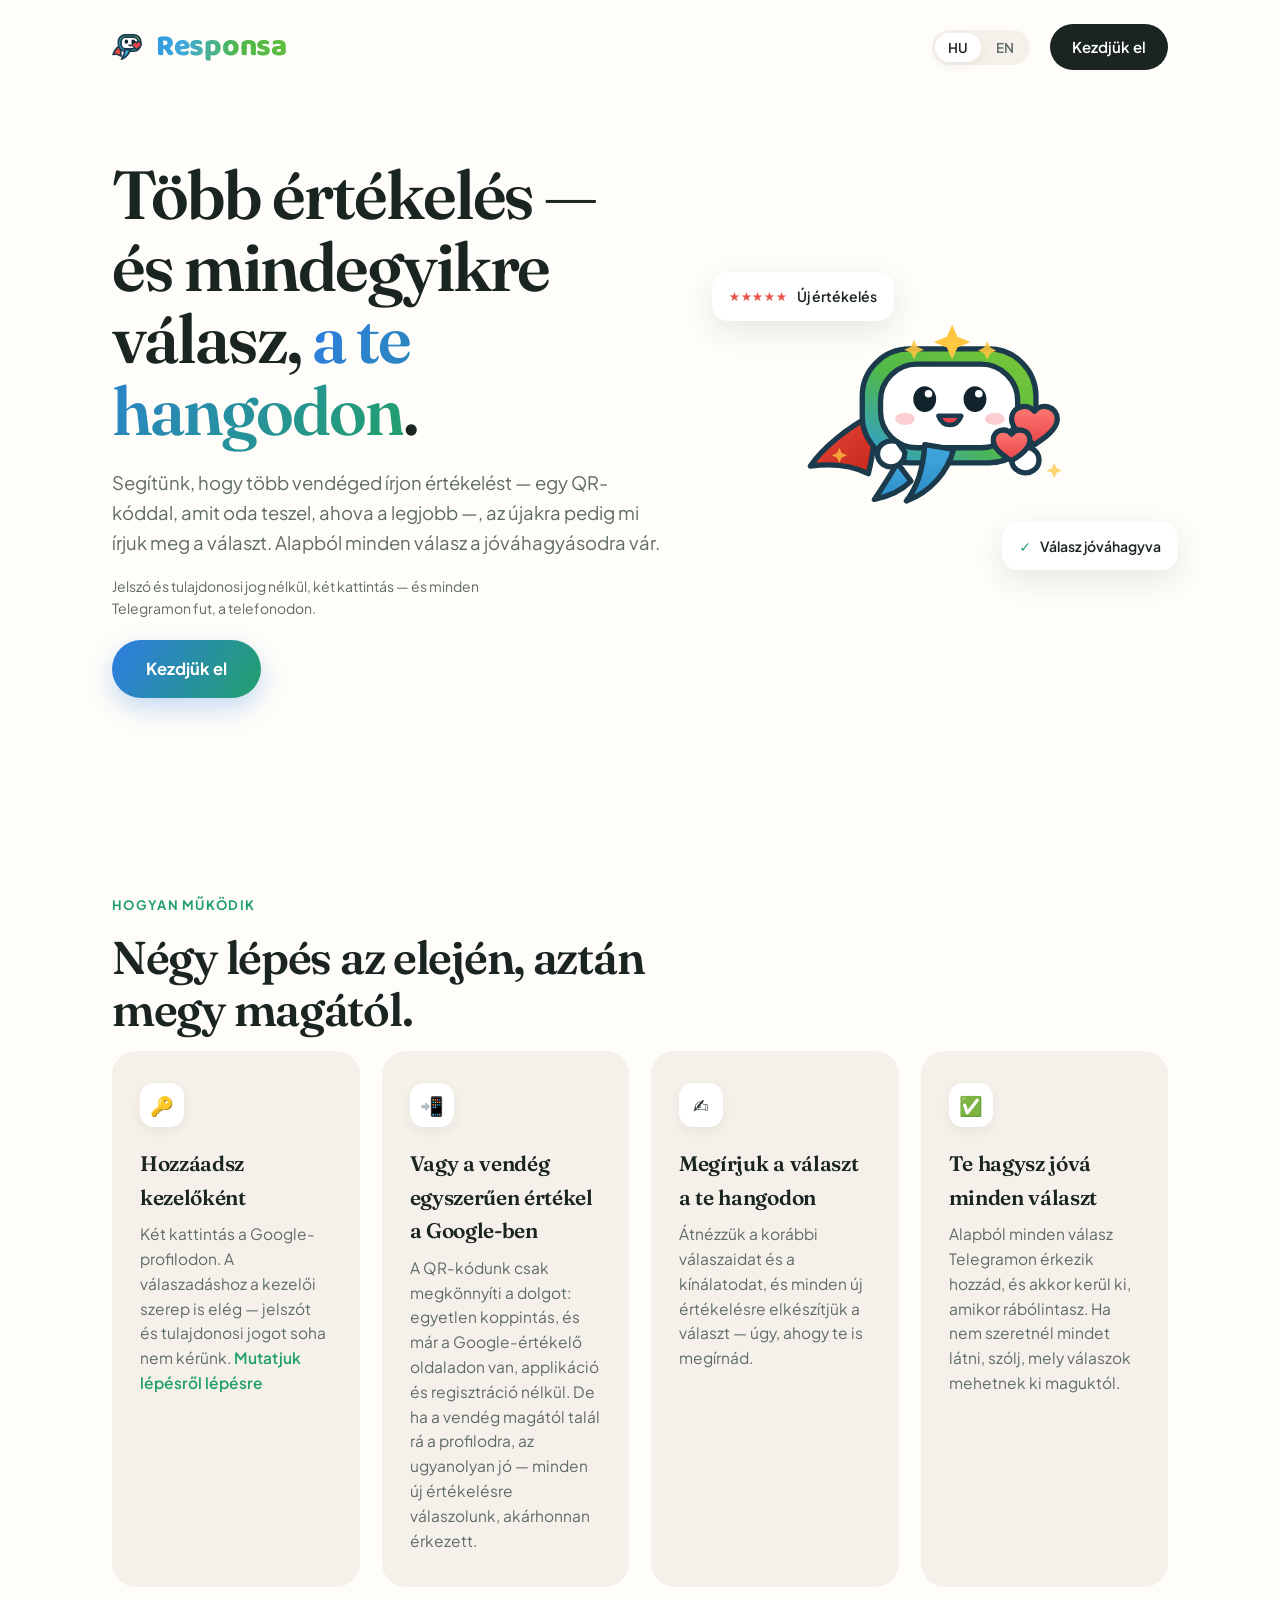
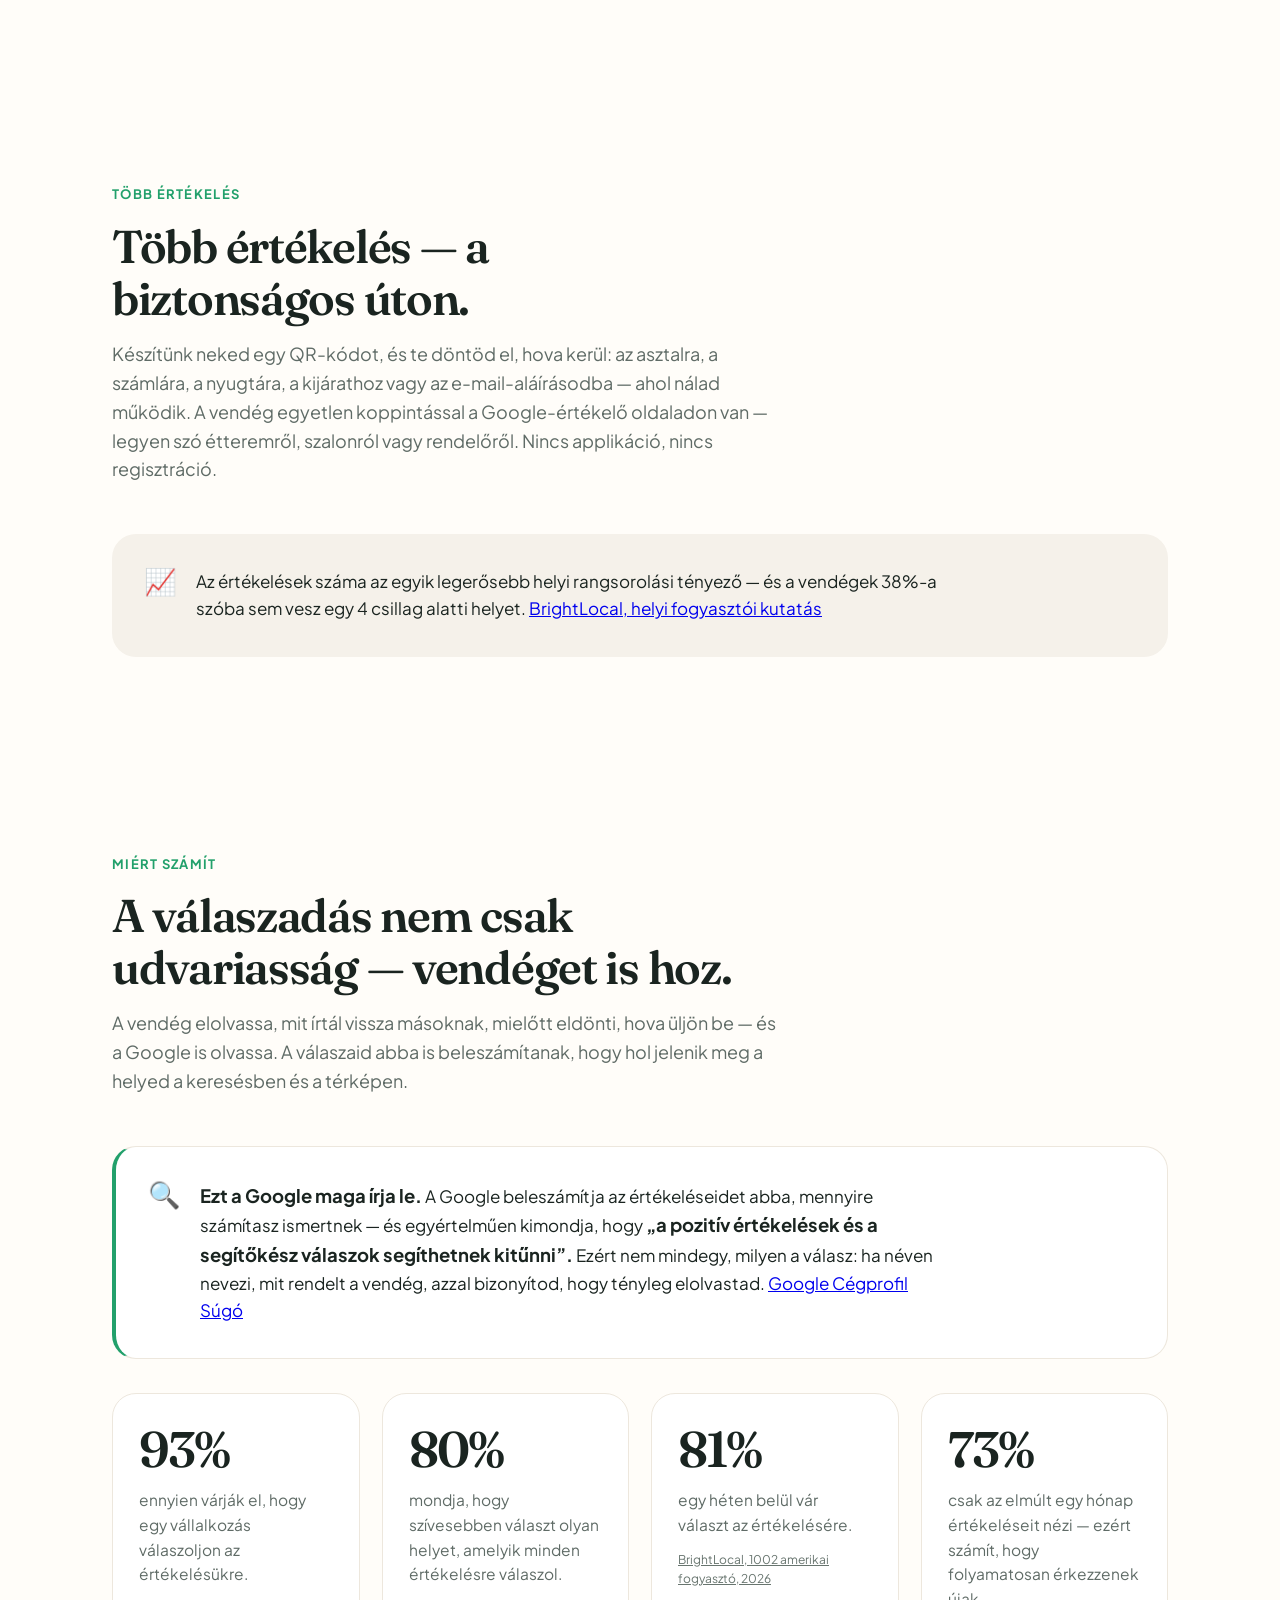
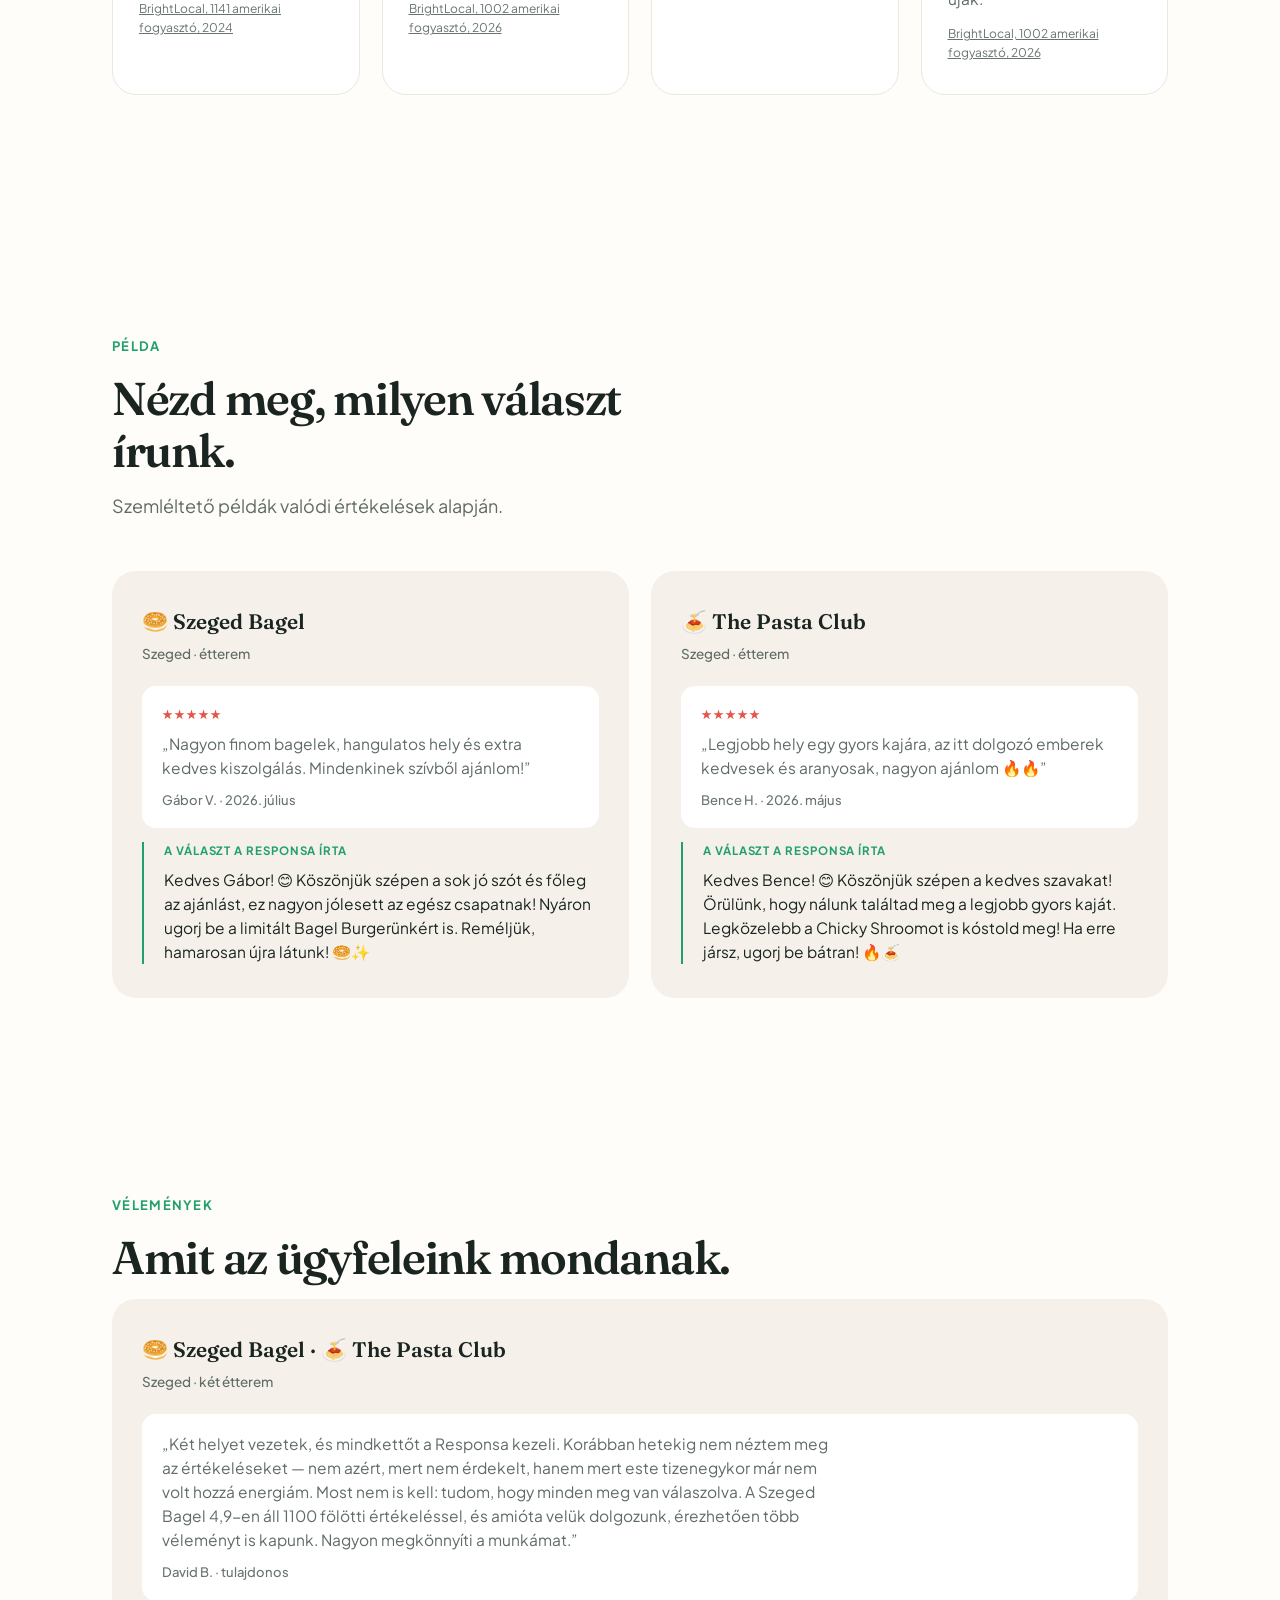
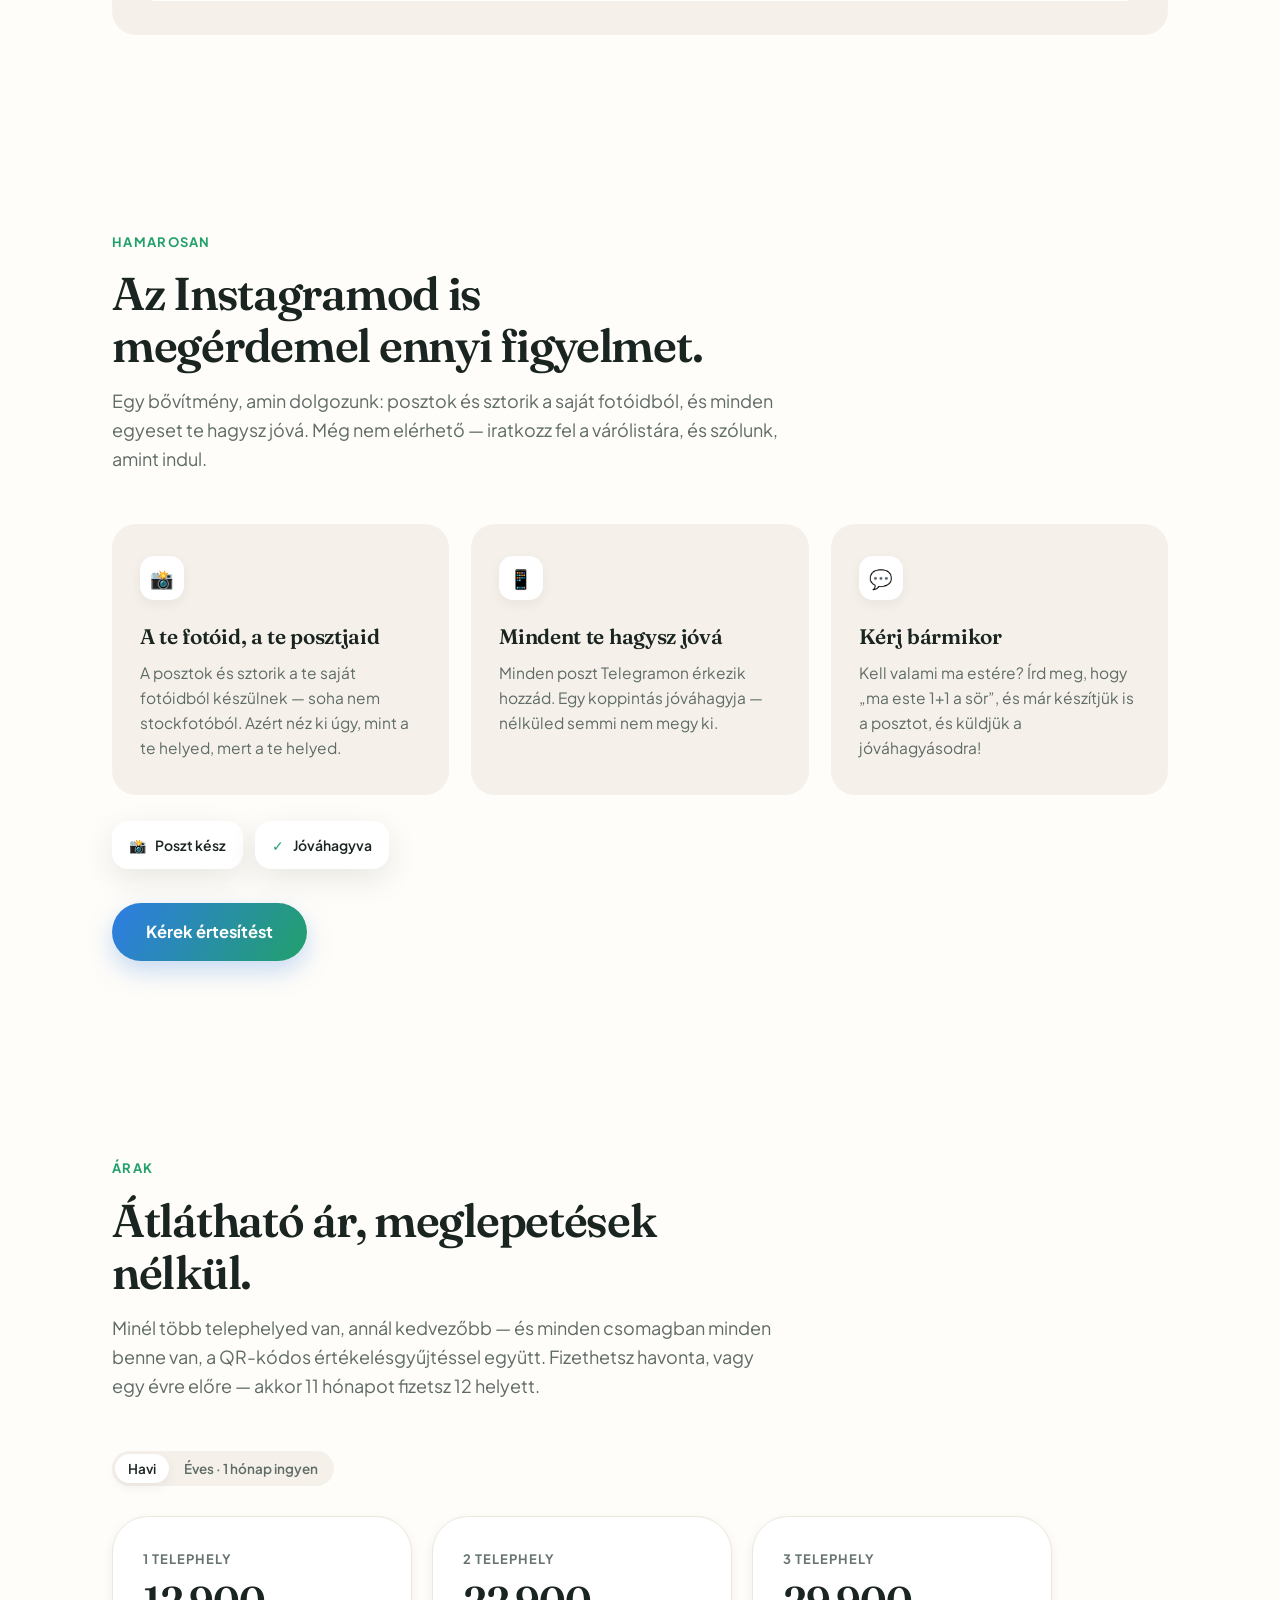
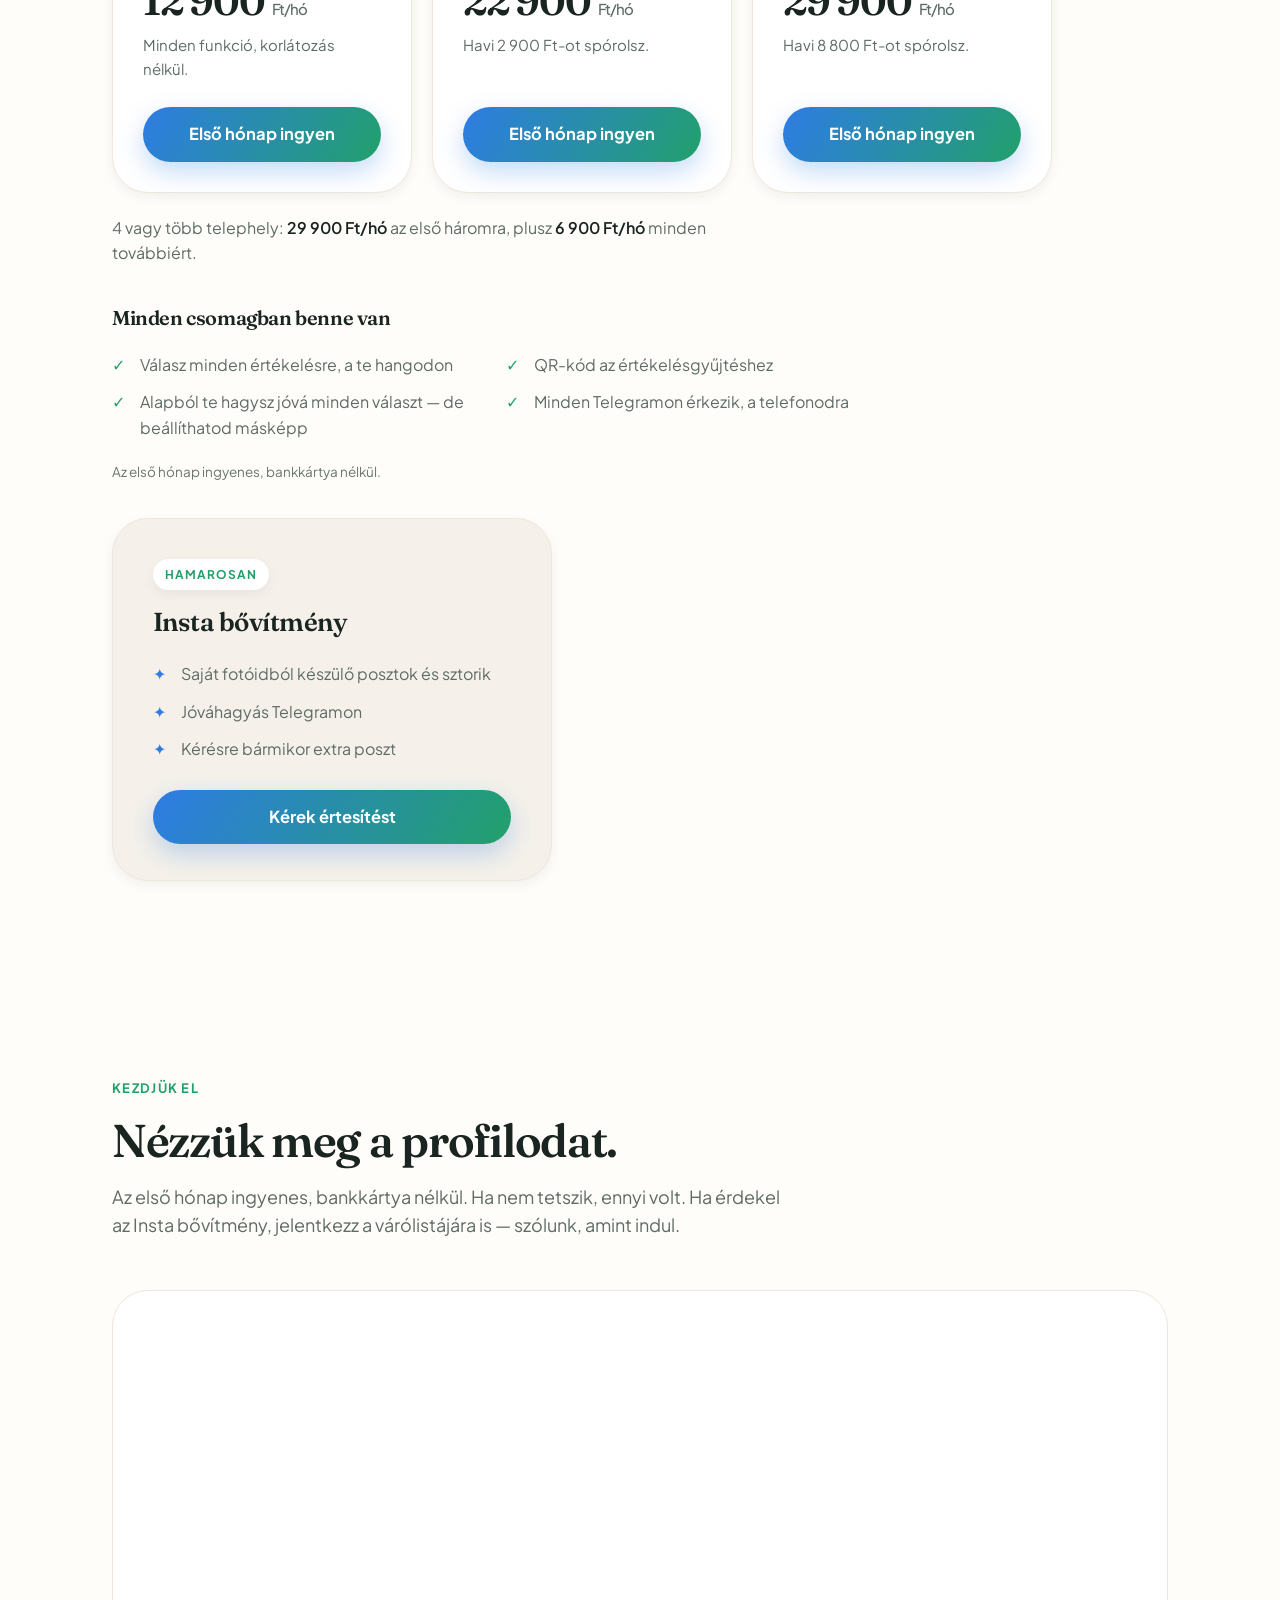
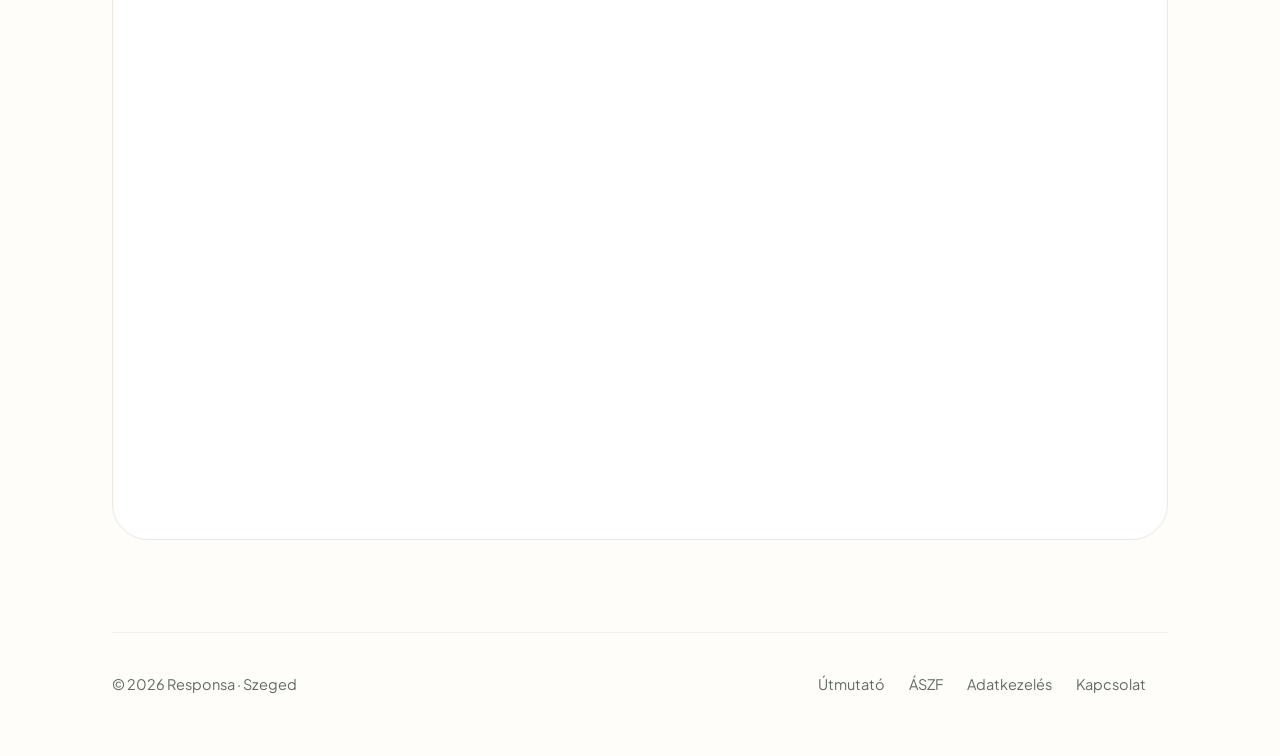
==== commit 0e99ba88: "fix: pre-launch polish — hide repo files, 404 page, PNG share image, copy and date fixes" ====
--- a/index.html
+++ b/index.html
@@ -4,7 +4,7 @@
 <meta charset="utf-8">
 <meta name="viewport" content="width=device-width, initial-scale=1">
 <title>Responsa — több vélemény, és mindegyikre válasz a te hangodon</title>
-<meta name="description" content="Segítünk, hogy a vendégeid értékelést írjanak (QR-kód, amit oda teszel, ahova akarod), és minden új Google-értékelésre megírjuk a választ a te hangodon — alapból minden válasz a jóváhagyásodra vár.">
+<meta name="description" content="Segítünk, hogy a vendégeid értékelést írjanak (egy QR-kóddal, amit oda teszel, ahova a legjobb), és minden új Google-értékelésre megírjuk a választ a te hangodon — alapból minden válasz a jóváhagyásodra vár.">
 <link rel="canonical" href="https://responsa.hu/">
 <!-- Open Graph / social share -->
 <meta property="og:type" content="website">
@@ -12,15 +12,17 @@
 <meta property="og:locale" content="hu_HU">
 <meta property="og:locale:alternate" content="en_US">
 <meta property="og:title" content="Responsa — több vélemény, és mindegyikre válasz a te hangodon">
-<meta property="og:description" content="Segítünk, hogy a vendégeid értékelést írjanak (QR-kód, amit oda teszel, ahova akarod), és minden új Google-értékelésre megírjuk a választ a te hangodon — alapból minden válasz a jóváhagyásodra vár.">
+<meta property="og:description" content="Segítünk, hogy a vendégeid értékelést írjanak (egy QR-kóddal, amit oda teszel, ahova a legjobb), és minden új Google-értékelésre megírjuk a választ a te hangodon — alapból minden válasz a jóváhagyásodra vár.">
 <meta property="og:url" content="https://responsa.hu/">
-<meta property="og:image" content="https://responsa.hu/assets/logo-mascot.svg">
-<meta property="og:image:type" content="image/svg+xml">
+<meta property="og:image" content="https://responsa.hu/assets/og-image.png">
+<meta property="og:image:type" content="image/png">
+<meta property="og:image:width" content="1200">
+<meta property="og:image:height" content="630">
 <meta property="og:image:alt" content="A Responsa kabala, egy köpenyes szövegbuborék szívekkel a kezében">
-<meta name="twitter:card" content="summary">
+<meta name="twitter:card" content="summary_large_image">
 <meta name="twitter:title" content="Responsa — több vélemény, és mindegyikre válasz a te hangodon">
-<meta name="twitter:description" content="Segítünk, hogy a vendégeid értékelést írjanak (QR-kód, amit oda teszel, ahova akarod), és minden új Google-értékelésre megírjuk a választ a te hangodon — alapból minden válasz a jóváhagyásodra vár.">
-<meta name="twitter:image" content="https://responsa.hu/assets/logo-mascot.svg">
+<meta name="twitter:description" content="Segítünk, hogy a vendégeid értékelést írjanak (egy QR-kóddal, amit oda teszel, ahova a legjobb), és minden új Google-értékelésre megírjuk a választ a te hangodon — alapból minden válasz a jóváhagyásodra vár.">
+<meta name="twitter:image" content="https://responsa.hu/assets/og-image.png">
 <link rel="preconnect" href="https://fonts.googleapis.com">
 <link rel="preconnect" href="https://fonts.gstatic.com" crossorigin>
 <link href="https://fonts.googleapis.com/css2?family=Baloo+2:wght@700;800&family=Fraunces:opsz,wght@9..144,400;9..144,500;9..144,600&family=Plus+Jakarta+Sans:wght@400;500;600;700&display=swap" rel="stylesheet">
@@ -53,8 +55,8 @@
     <section class="hero">
       <div>
         <h1><span data-i18n="hero.h1a">Több értékelés — és mindegyikre válasz, </span><span class="grad-text" data-i18n="hero.h1b">a te hangodon</span>.</h1>
-        <p class="hero-sub" data-i18n="hero.sub">Segítünk, hogy több vendéged írjon értékelést — adunk hozzá egy
-          QR-kódot, amit oda teszel, ahova a legjobb —, az újakra pedig mi írjuk meg a választ.
+        <p class="hero-sub" data-i18n="hero.sub">Segítünk, hogy több vendéged írjon értékelést — egy QR-kóddal,
+          amit oda teszel, ahova a legjobb —, az újakra pedig mi írjuk meg a választ.
           Alapból minden válasz a jóváhagyásodra vár.</p>
         <p class="hero-mini" data-i18n="hero.mini">Jelszó és tulajdonosi jog nélkül, két kattintás — és
           minden Telegramon fut, a telefonodon.</p>
@@ -99,7 +101,7 @@
           <h3 data-i18n="how.s4.h">Te hagysz jóvá minden választ</h3>
           <p data-i18n="how.s4.p">Alapból minden válasz Telegramon érkezik hozzád, és akkor kerül ki, amikor
             rábólintasz. Ha nem szeretnél mindet látni, szólj,
-            melyik válaszok mehetnek ki maguktól.</p>
+            mely válaszok mehetnek ki maguktól.</p>
         </div>
       </div>
     </section>
@@ -135,7 +137,7 @@
         <p><strong data-i18n="why.callout0">Ezt a Google maga írja le.</strong>
           <span data-i18n="why.callout1"> A Google beleszámítja az értékeléseidet abba, mennyire számítasz
           ismertnek — és egyértelműen kimondja, hogy</span>
-          <strong data-i18n="why.callout2"> „a pozitív értékelések és a segítőkész válaszok segíthetnek kitűnni".</strong>
+          <strong data-i18n="why.callout2"> „a pozitív értékelések és a segítőkész válaszok segíthetnek kitűnni”.</strong>
           <span data-i18n="why.callout3"> Ezért nem mindegy, milyen a válasz: ha néven nevezi, mit rendelt a
           vendég, azzal bizonyítod, hogy tényleg elolvastad.</span>
           <a href="https://support.google.com/business/answer/7091" rel="nofollow noopener"
@@ -182,7 +184,7 @@
           <div class="pc-review">
             <span class="stars">★★★★★</span>
             <p data-i18n="proof.p1.review">„Nagyon finom bagelek, hangulatos hely és extra kedves
-              kiszolgálás. Mindenkinek szívből ajánlom!"</p>
+              kiszolgálás. Mindenkinek szívből ajánlom!”</p>
             <p class="pc-who" data-i18n="proof.p1.who">Gábor V. · 2026. július</p>
           </div>
           <div class="pc-reply">
@@ -198,7 +200,7 @@
           <div class="pc-review">
             <span class="stars">★★★★★</span>
             <p data-i18n="proof.p2.review">„Legjobb hely egy gyors kajára, az itt dolgozó emberek kedvesek
-              és aranyosak, nagyon ajánlom 🔥🔥"</p>
+              és aranyosak, nagyon ajánlom 🔥🔥”</p>
             <p class="pc-who" data-i18n="proof.p2.who">Bence H. · 2026. május</p>
           </div>
           <div class="pc-reply">
--- a/styles.css
+++ b/styles.css
@@ -8,7 +8,7 @@
   --white:#FFFFFF;
   --ink:#1A2420;
   --ink-soft:#5F6B66;
-  --ink-faint:#94A09B;
+  --ink-faint:#68756F;
   --blue:#2E7CE4;
   --green:#22A06B;
   --heart:#E4544A;
@@ -266,9 +266,6 @@
 .box-note{background:#F0F7FF;border:1px solid #CFE3FA}
 .box h3{margin-top:0}
 
-/* screenshot placeholders */
-.shot{background:var(--bg-2);border:2px dashed var(--bg-3);border-radius:14px;
-  padding:34px 24px;text-align:center;color:var(--ink-faint);font-size:14px;margin:14px 0 4px}
 /* real screenshots — stacked, full column width: these are wide strips, and side by side
    would shrink Google's menu labels past reading size */
 .shots{display:grid;gap:18px;margin:14px 0 4px}
